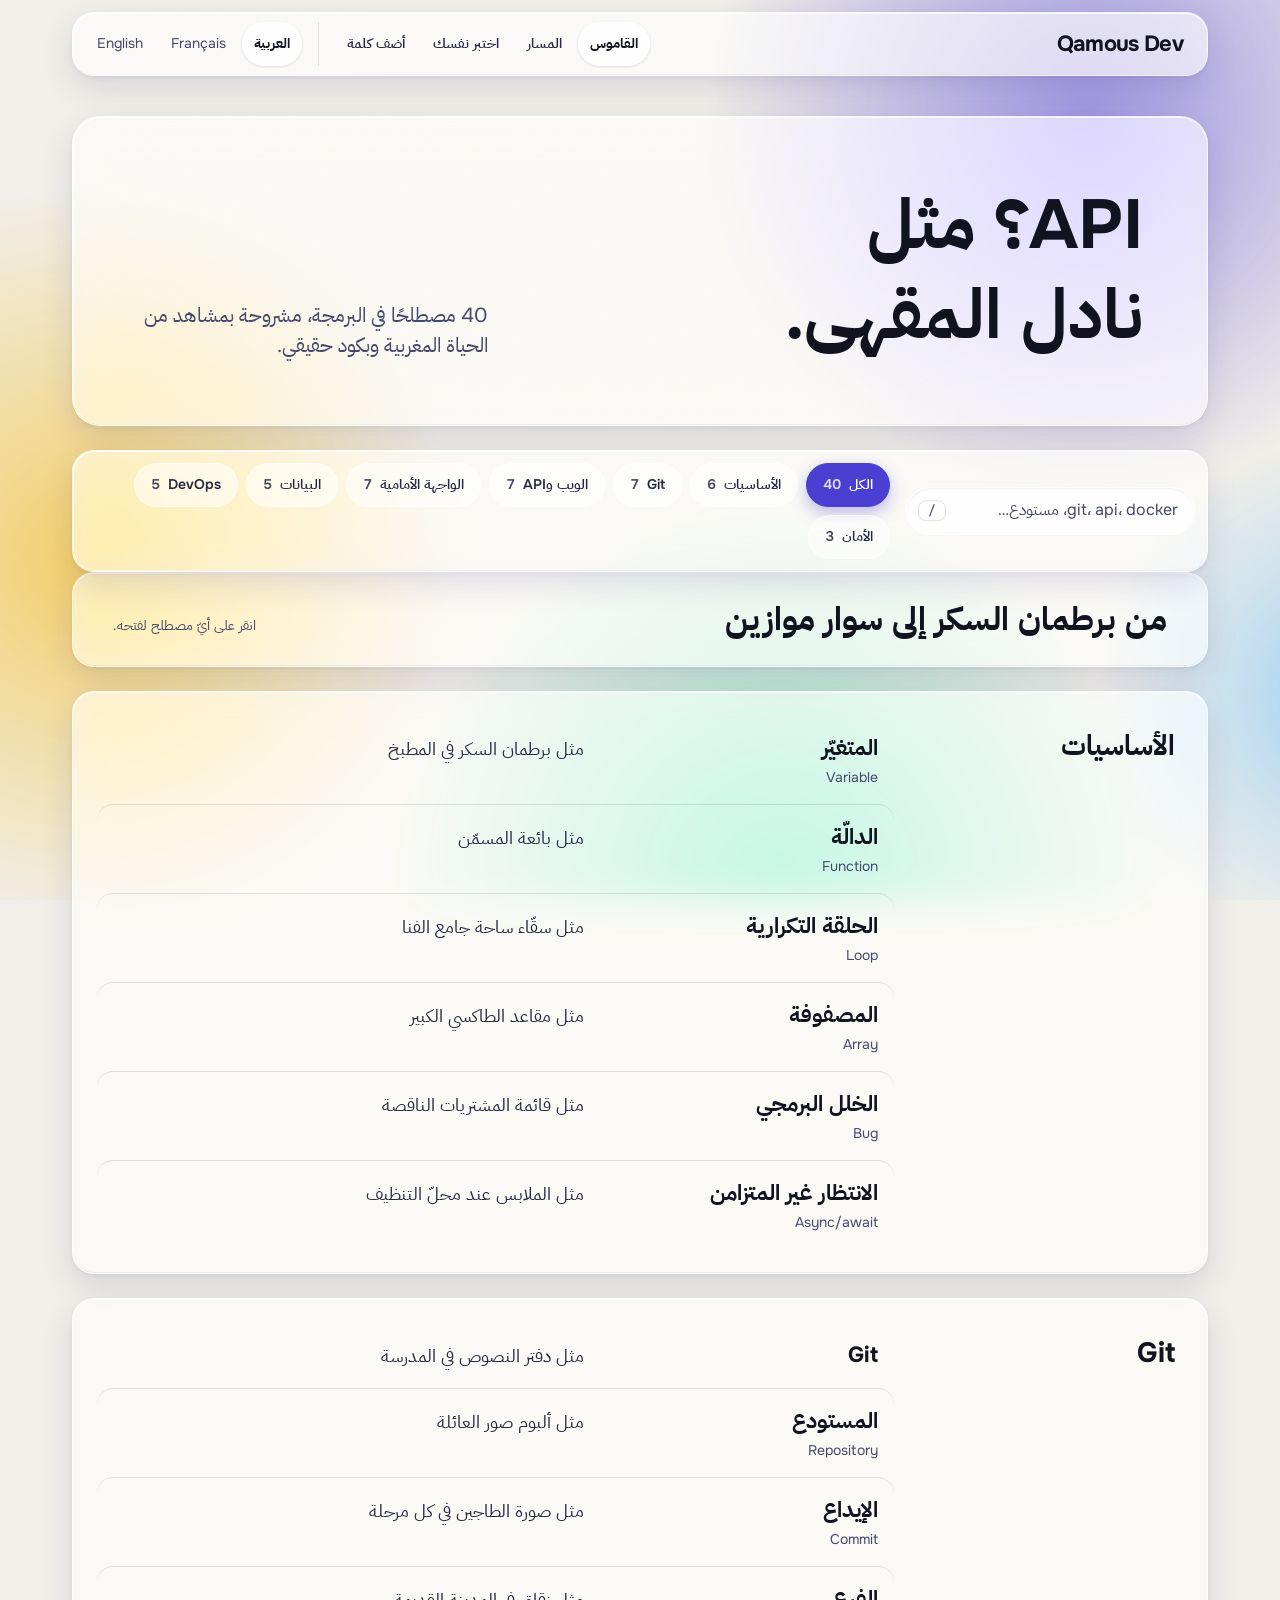
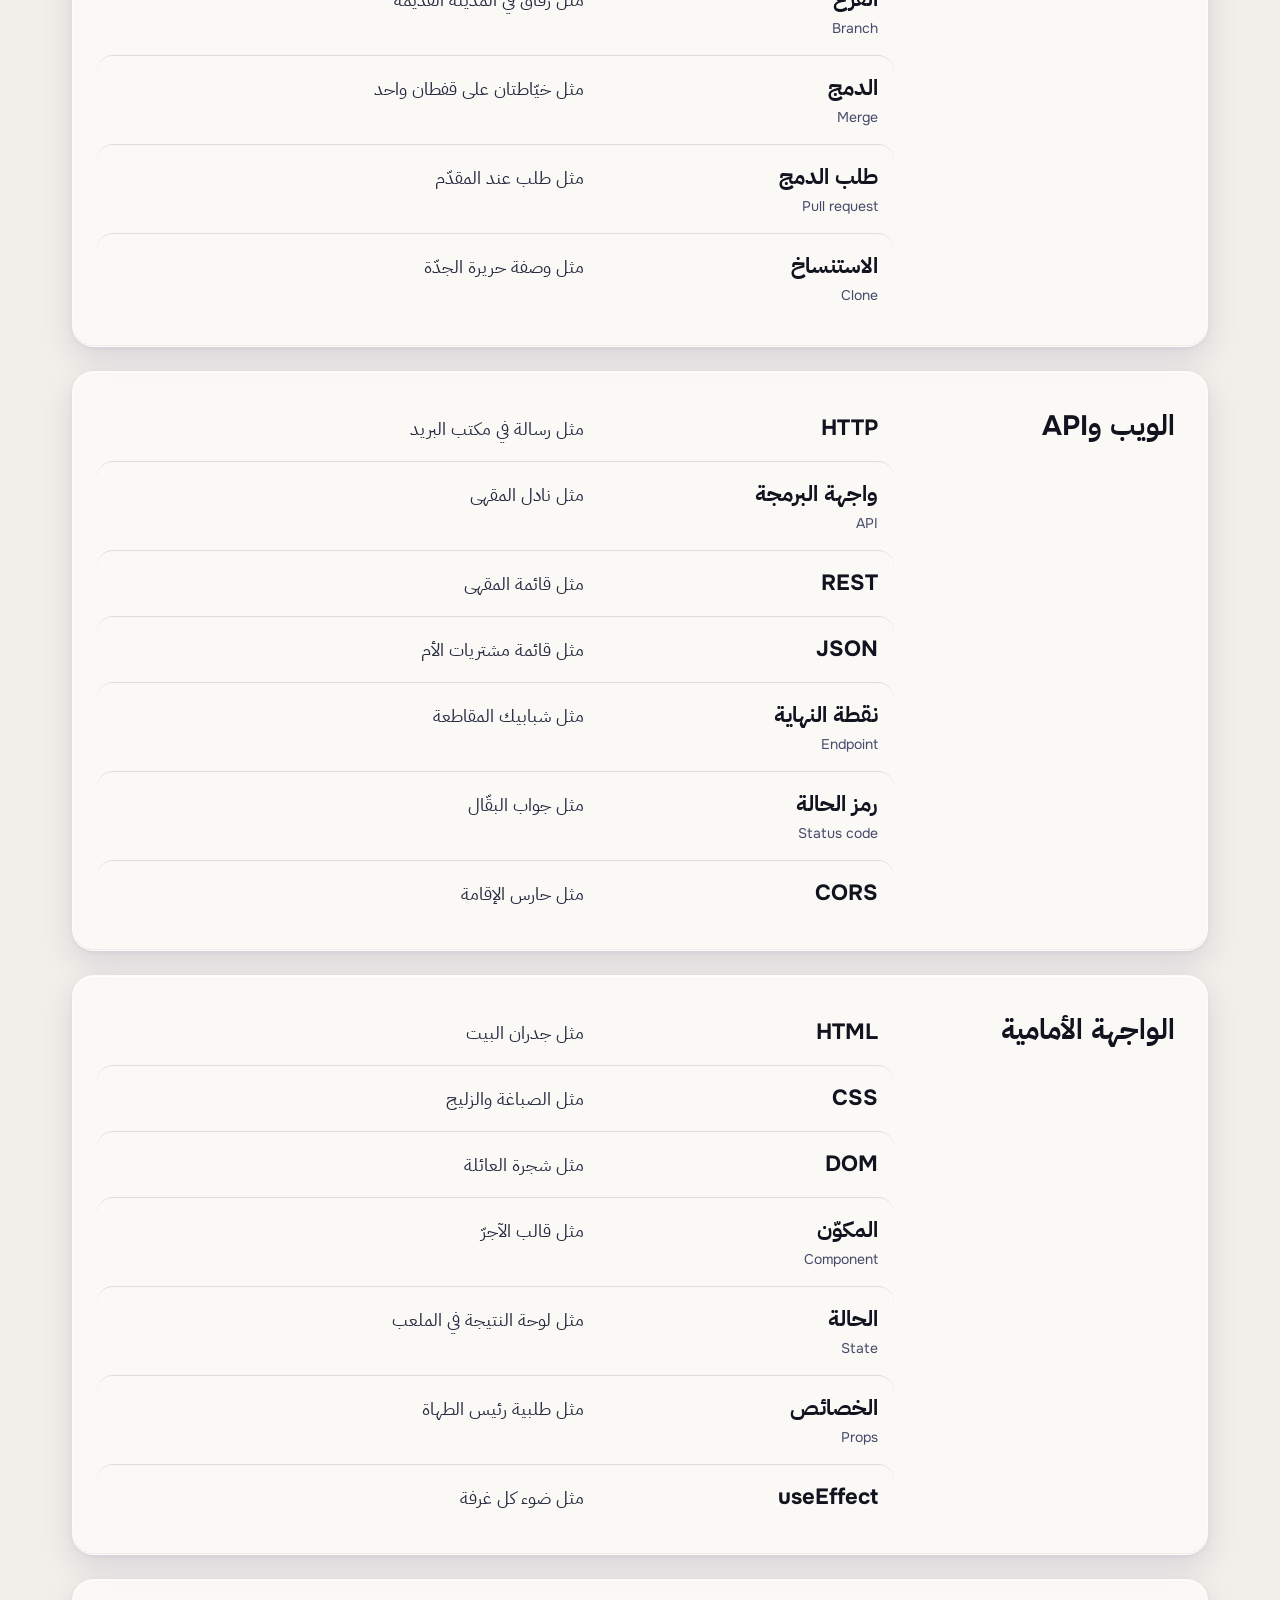
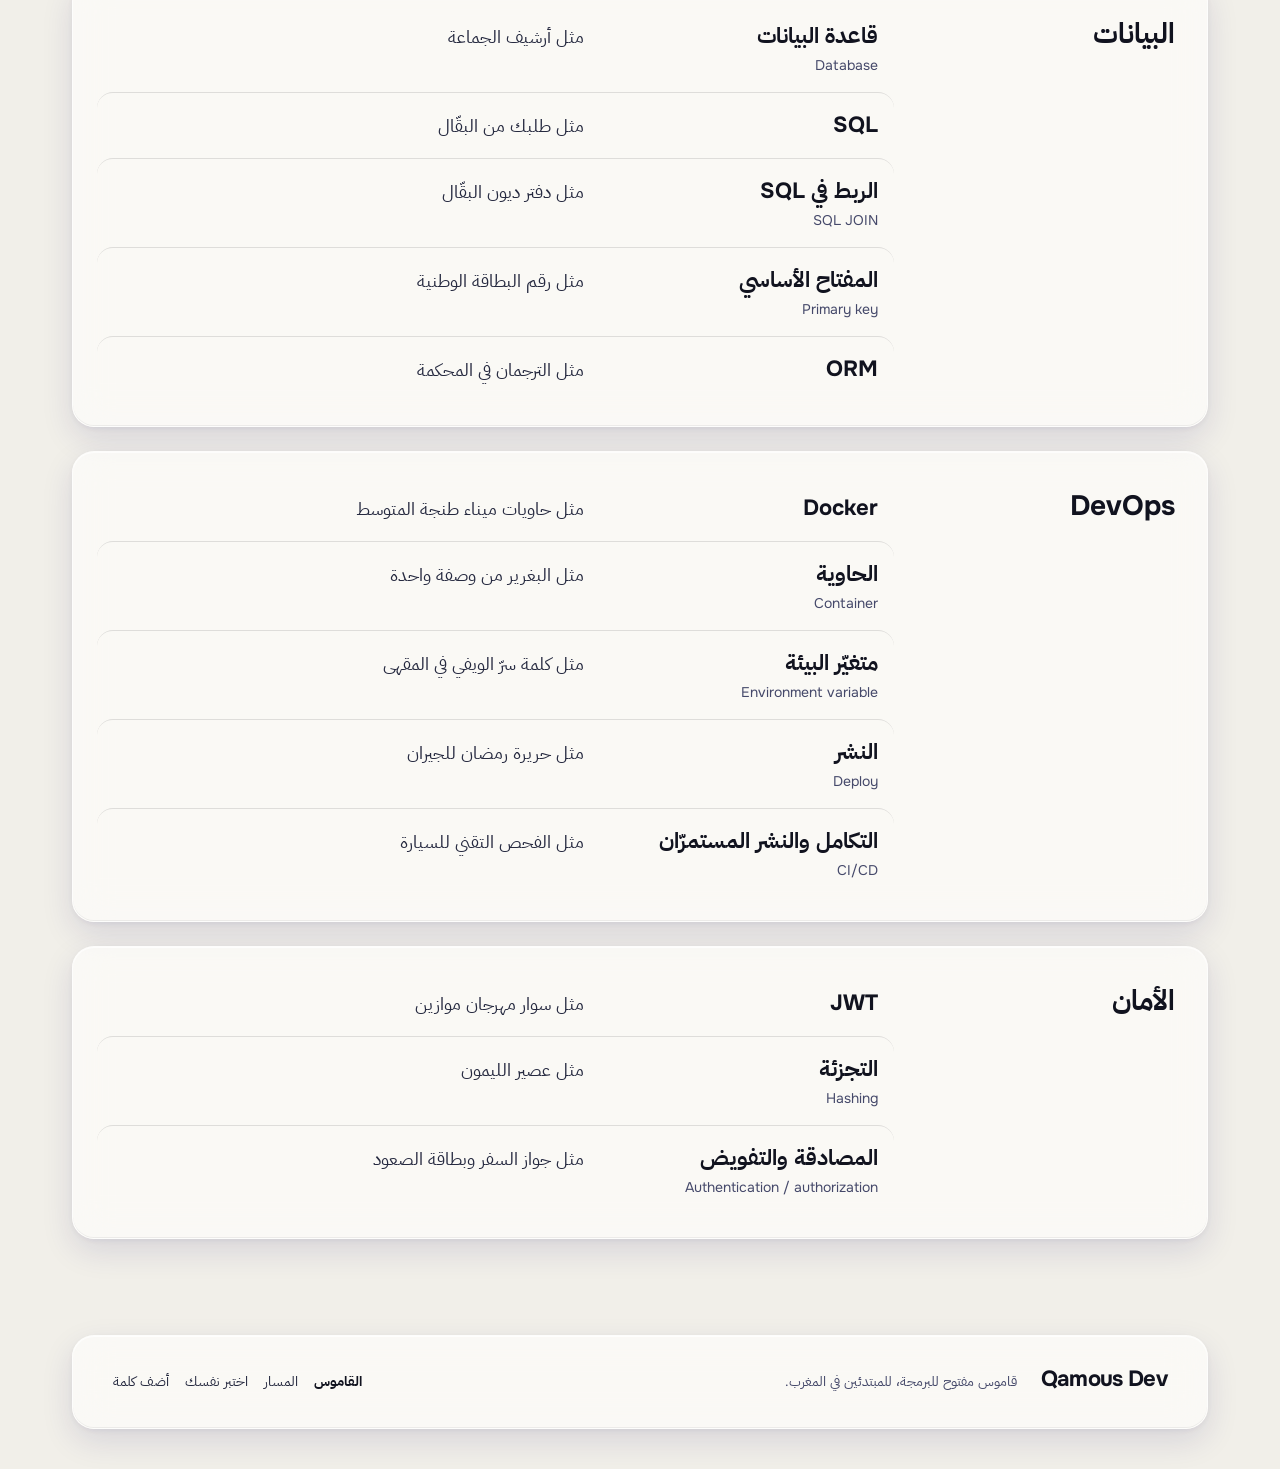
==== ar/index.html @ 5e0e3612 "Glass design + smooth scroll" ====
<!doctype html>
<html lang="ar" dir="rtl">
<head>
  <meta charset="utf-8">
  <meta name="viewport" content="width=device-width, initial-scale=1">
  <title>Qamous Dev، البرمجة بمشاهد من الحياة المغربية</title>
  <meta name="description" content="40 مفهومًا في البرمجة (Git وAPI وDocker وJWT وReact وSQL JOIN)، مشروحة بمشاهد من الحياة المغربية وبأمثلة قصيرة من الكود.">
  <link rel="canonical" href="https://elfarisssaid19.github.io/qamous-dev/ar/">
  <link rel="alternate" hreflang="ar" href="https://elfarisssaid19.github.io/qamous-dev/ar/">
  <link rel="alternate" hreflang="fr" href="https://elfarisssaid19.github.io/qamous-dev/fr/">
  <link rel="alternate" hreflang="en" href="https://elfarisssaid19.github.io/qamous-dev/en/">
  <link rel="alternate" hreflang="x-default" href="https://elfarisssaid19.github.io/qamous-dev/">
  <meta property="og:site_name" content="Qamous Dev">
  <meta property="og:type" content="website">
  <meta property="og:title" content="Qamous Dev، البرمجة بمشاهد من الحياة المغربية">
  <meta property="og:description" content="40 مفهومًا في البرمجة (Git وAPI وDocker وJWT وReact وSQL JOIN)، مشروحة بمشاهد من الحياة المغربية وبأمثلة قصيرة من الكود.">
  <meta property="og:url" content="https://elfarisssaid19.github.io/qamous-dev/ar/">
  <meta property="og:locale" content="ar_MA">
  <meta property="og:locale:alternate" content="fr_MA">
  <meta property="og:locale:alternate" content="en_US">
  <meta name="twitter:card" content="summary">
  <meta name="color-scheme" content="light dark">
  <meta name="theme-color" content="#f1efe9" media="(prefers-color-scheme: light)">
  <meta name="theme-color" content="#0a0c18" media="(prefers-color-scheme: dark)">
  <link rel="preconnect" href="https://fonts.googleapis.com">
  <link rel="preconnect" href="https://fonts.gstatic.com" crossorigin>
  <link href="https://fonts.googleapis.com/css2?family=IBM+Plex+Sans+Arabic:wght@400;600;700&family=JetBrains+Mono:wght@400&family=Onest:wght@400;600;700&display=swap" rel="stylesheet">
  <link rel="stylesheet" href="../css/style.css">
  <script>document.documentElement.classList.add('js');</script>
</head>
<body class="page-dict">
  <a class="skip" href="#main">انتقل إلى المحتوى</a>
  <div class="backdrop" aria-hidden="true">
    <span class="blob blob--majorelle"></span>
    <span class="blob blob--saffron"></span>
    <span class="blob blob--mint"></span>
    <span class="blob blob--sky"></span>
  </div>

  <header class="site-header">
    <nav class="nav container" aria-label="القائمة الرئيسية">
      <a class="wordmark" href="./" aria-label="Qamous Dev، القاموس" dir="ltr">Qamous Dev</a>
      <div class="nav__rows">
        <ul class="nav__links">
          <li><a href="./" aria-current="page"><span>القاموس</span></a></li>
          <li><a href="path.html"><span>المسار</span></a></li>
          <li><a href="quiz.html"><span>اختبر نفسك</span></a></li>
          <li><a href="contribute.html"><span>أضف كلمة</span></a></li>
        </ul>
        <ul class="langs" aria-label="اللغة">
          <li><a href="../ar/" hreflang="ar" lang="ar" dir="rtl" aria-current="page">العربية</a></li>
          <li><a href="../fr/" hreflang="fr" lang="fr" dir="ltr">Français</a></li>
          <li><a href="../en/" hreflang="en" lang="en" dir="ltr">English</a></li>
        </ul>
      </div>
    </nav>
  </header>

  <main id="main">
    <div class="container">
      <div class="hero" data-reveal>
        <h1 class="hero__head">API؟ مثل نادل المقهى.</h1>
        <p class="hero__lede">40 مصطلحًا في البرمجة، مشروحة بمشاهد من الحياة المغربية وبكود حقيقي.</p>
      </div>
    </div>
    <div class="lookup">
      <div class="toolbar">
        <div class="toolbar__inner container">
          <form class="search" role="search" action="./">
            <label class="search__label" for="q">ابحث عن مصطلح</label>
            <div class="search__field">
              <input id="q" name="q" type="search" autocomplete="off" spellcheck="false" placeholder="git، api، docker، مستودع…" aria-keyshortcuts="/" aria-describedby="status">
              <kbd class="search__key" aria-hidden="true">/</kbd>
            </div>
          </form>
          <fieldset class="chips" data-lenis-prevent>
            <legend class="visually-hidden">الموضوع</legend>
            <input type="radio" name="cat" id="cat-all" value="" checked><label for="cat-all">الكل <span class="chip__n">40</span></label>
            <input type="radio" name="cat" id="cat-basics" value="basics"><label for="cat-basics">الأساسيات <span class="chip__n">6</span></label>
            <input type="radio" name="cat" id="cat-git" value="git"><label for="cat-git">Git <span class="chip__n">7</span></label>
            <input type="radio" name="cat" id="cat-web" value="web"><label for="cat-web">الويب وAPI <span class="chip__n">7</span></label>
            <input type="radio" name="cat" id="cat-front" value="front"><label for="cat-front">الواجهة الأمامية <span class="chip__n">7</span></label>
            <input type="radio" name="cat" id="cat-data" value="data"><label for="cat-data">البيانات <span class="chip__n">5</span></label>
            <input type="radio" name="cat" id="cat-devops" value="devops"><label for="cat-devops">DevOps <span class="chip__n">5</span></label>
            <input type="radio" name="cat" id="cat-security" value="security"><label for="cat-security">الأمان <span class="chip__n">3</span></label>
          </fieldset>
        </div>
      </div>

      <section class="qamous container" id="dictionary" aria-labelledby="dictionary-head">
        <div class="qamous__top" data-reveal>
          <h2 class="qamous__head" id="dictionary-head">من برطمان السكر إلى سوار موازين</h2>
          <p class="qamous__status" id="status" role="status">انقر على أيّ مصطلح لفتحه.</p>
        </div>

        <div class="empty" id="empty" hidden>
          <p class="empty__head" id="empty-head"></p>
          <p>جرّب الاسم بالإنجليزية أو بالفرنسية، مثل merge أو fusion.</p>
          <button class="btn btn--quiet" type="button" id="clear">امسح البحث</button>
        </div>

      <section class="group" data-group="basics" aria-labelledby="g-basics">
        <h3 class="group__head" id="g-basics">الأساسيات</h3>
        <details class="entry" id="variable" data-cat="basics" data-terms="Variable var let const المتغيّر برطمان السكر في المطبخ" data-reveal>
          <summary>
            <span class="entry__term">المتغيّر<span class="check" hidden><svg width="18" height="18" viewBox="0 0 24 24" fill="none" stroke="currentColor" stroke-width="2" stroke-linecap="round" stroke-linejoin="round" aria-hidden="true"><path d="M20 6 9 17l-5-5"/></svg><span class="visually-hidden">فهمته</span></span><span class="entry__en" lang="en" dir="ltr">Variable</span></span>
            <span class="entry__scene">مثل برطمان السكر في المطبخ</span>
          </summary>
          <div class="entry__body">
            <div class="entry__words">
              <p class="entry__like">مثل برطمان السكر في المطبخ: مكتوب عليه «سكر»، وحين يفرغ تملؤه من جديد. الاسم ثابت والمحتوى يتغيّر.</p>
              <p class="entry__text">المتغيّر مكان في الذاكرة له اسم، يحفظ قيمة لتعود إليها لاحقًا. ويمكنك تغيير قيمته متى شئت.</p>
              <label class="got"><input type="checkbox" data-got="variable"> فهمت</label>
            </div>
            <figure class="code" dir="ltr">
              <figcaption>JavaScript</figcaption>
              <button class="code__copy" type="button">نسخ</button>
              <pre tabindex="0" data-lenis-prevent><code>let price = 5;       <span class="c">// شاي بالنعناع: 5 دراهم</span>
price = 6;           <span class="c">// ارتفع الثمن</span>
console.log(price);  <span class="c">// 6</span></code></pre>
            </figure>
          </div>
        </details>
        <details class="entry" id="function" data-cat="basics" data-terms="Function fonction method methode الدالّة بائعة المسمّن" data-reveal>
          <summary>
            <span class="entry__term">الدالّة<span class="check" hidden><svg width="18" height="18" viewBox="0 0 24 24" fill="none" stroke="currentColor" stroke-width="2" stroke-linecap="round" stroke-linejoin="round" aria-hidden="true"><path d="M20 6 9 17l-5-5"/></svg><span class="visually-hidden">فهمته</span></span><span class="entry__en" lang="en" dir="ltr">Function</span></span>
            <span class="entry__scene">مثل بائعة المسمّن</span>
          </summary>
          <div class="entry__body">
            <div class="entry__words">
              <p class="entry__like">مثل بائعة المسمّن في السوق: تعطيها العجين (المُدخل) فتعيد إليك مسمّنًا (المُخرج)، ولا يلزمك أن تعرف كيف تصنعه في كل مرة.</p>
              <p class="entry__text">الدالّة مجموعة تعليمات لها اسم. تكتبها مرة واحدة، ثم تستدعيها كلما احتجت إليها بقيم مختلفة.</p>
              <label class="got"><input type="checkbox" data-got="function"> فهمت</label>
            </div>
            <figure class="code" dir="ltr">
              <figcaption>JavaScript</figcaption>
              <button class="code__copy" type="button">نسخ</button>
              <pre tabindex="0" data-lenis-prevent><code>function add(a, b) {
  return a + b;
}

add(2, 3);  <span class="c">// 5</span></code></pre>
            </figure>
          </div>
        </details>
        <details class="entry" id="loop" data-cat="basics" data-terms="Loop boucle for while الحلقة التكرارية سقّاء ساحة جامع الفنا" data-reveal>
          <summary>
            <span class="entry__term">الحلقة التكرارية<span class="check" hidden><svg width="18" height="18" viewBox="0 0 24 24" fill="none" stroke="currentColor" stroke-width="2" stroke-linecap="round" stroke-linejoin="round" aria-hidden="true"><path d="M20 6 9 17l-5-5"/></svg><span class="visually-hidden">فهمته</span></span><span class="entry__en" lang="en" dir="ltr">Loop</span></span>
            <span class="entry__scene">مثل سقّاء ساحة جامع الفنا</span>
          </summary>
          <div class="entry__body">
            <div class="entry__words">
              <p class="entry__like">مثل السقّاء في ساحة جامع الفنا: يمرّ على الناس واحدًا تلو الآخر، يسقي كلًّا منهم كأسًا، ويتوقف حين تفرغ القِربة.</p>
              <p class="entry__text">الحلقة تكرّر العمل نفسه مرات عديدة دون إعادة كتابة الكود. وتتوقف حين تنتهي العناصر أو حين يصبح الشرط خاطئًا.</p>
              <label class="got"><input type="checkbox" data-got="loop"> فهمت</label>
            </div>
            <figure class="code" dir="ltr">
              <figcaption>JavaScript</figcaption>
              <button class="code__copy" type="button">نسخ</button>
              <pre tabindex="0" data-lenis-prevent><code>const notes = [10, 20, 50];

for (const note of notes) {
  console.log(note + " dh");
}</code></pre>
            </figure>
          </div>
        </details>
        <details class="entry" id="array" data-cat="basics" data-terms="Array tableau liste list index المصفوفة مقاعد الطاكسي الكبير" data-reveal>
          <summary>
            <span class="entry__term">المصفوفة<span class="check" hidden><svg width="18" height="18" viewBox="0 0 24 24" fill="none" stroke="currentColor" stroke-width="2" stroke-linecap="round" stroke-linejoin="round" aria-hidden="true"><path d="M20 6 9 17l-5-5"/></svg><span class="visually-hidden">فهمته</span></span><span class="entry__en" lang="en" dir="ltr">Array</span></span>
            <span class="entry__scene">مثل مقاعد الطاكسي الكبير</span>
          </summary>
          <div class="entry__body">
            <div class="entry__words">
              <p class="entry__like">مثل مقاعد الطاكسي الكبير: لكل مقعد رقم، والمقعد الأول بجانب السائق رقمه 0.</p>
              <p class="entry__text">المصفوفة قائمة مرتّبة من القيم داخل متغيّر واحد، لكل قيمة رقم يُسمّى الفهرس. ويبدأ الفهرس من 0 لا من 1.</p>
              <label class="got"><input type="checkbox" data-got="array"> فهمت</label>
            </div>
            <figure class="code" dir="ltr">
              <figcaption>JavaScript</figcaption>
              <button class="code__copy" type="button">نسخ</button>
              <pre tabindex="0" data-lenis-prevent><code>const veggies = ["tomato", "potato", "carrot"];

veggies[0];       <span class="c">// "tomato"</span>
veggies.length;   <span class="c">// 3</span></code></pre>
            </figure>
          </div>
        </details>
        <details class="entry" id="bug" data-cat="basics" data-terms="Bug debug debugging erreur error الخلل البرمجي قائمة المشتريات الناقصة" data-reveal>
          <summary>
            <span class="entry__term">الخلل البرمجي<span class="check" hidden><svg width="18" height="18" viewBox="0 0 24 24" fill="none" stroke="currentColor" stroke-width="2" stroke-linecap="round" stroke-linejoin="round" aria-hidden="true"><path d="M20 6 9 17l-5-5"/></svg><span class="visually-hidden">فهمته</span></span><span class="entry__en" lang="en" dir="ltr">Bug</span></span>
            <span class="entry__scene">مثل قائمة المشتريات الناقصة</span>
          </summary>
          <div class="entry__body">
            <div class="entry__words">
              <p class="entry__like">مثل أن ترسل أحدًا إلى البقّال بقائمة مكتوب فيها «2 بطاطس» وأنت تقصد كيلوغرامين، فيعود بحبّتين فقط. نفّذ ما كتبتَ لا ما قصدتَ.</p>
              <p class="entry__text">الخلل خطأ في الكود يجعل البرنامج يتصرّف على غير ما توقّعت. والتصحيح (Debugging) هو البحث عن سببه وإصلاحه.</p>
              <label class="got"><input type="checkbox" data-got="bug"> فهمت</label>
            </div>
            <figure class="code" dir="ltr">
              <figcaption>JavaScript</figcaption>
              <button class="code__copy" type="button">نسخ</button>
              <pre tabindex="0" data-lenis-prevent><code>const total = "10" + 5;
console.log(total);  <span class="c">// "105" وليس 15</span>

<span class="c">// الإصلاح: Number("10") + 5</span></code></pre>
            </figure>
          </div>
        </details>
        <details class="entry" id="async-await" data-cat="basics" data-terms="Async/await async await promise asynchrone الانتظار غير المتزامن الملابس عند محلّ التنظيف" data-reveal>
          <summary>
            <span class="entry__term">الانتظار غير المتزامن<span class="check" hidden><svg width="18" height="18" viewBox="0 0 24 24" fill="none" stroke="currentColor" stroke-width="2" stroke-linecap="round" stroke-linejoin="round" aria-hidden="true"><path d="M20 6 9 17l-5-5"/></svg><span class="visually-hidden">فهمته</span></span><span class="entry__en" lang="en" dir="ltr">Async/await</span></span>
            <span class="entry__scene">مثل الملابس عند محلّ التنظيف</span>
          </summary>
          <div class="entry__body">
            <div class="entry__words">
              <p class="entry__like">مثل ترك ملابسك عند محلّ التنظيف: لا تجلس هناك منتظرًا، بل تقضي شأنًا آخر، ويتصلون بك حين تجهز.</p>
              <p class="entry__text">تتيح لك async/await انتظار عملية بطيئة (كاستجابة الخادم) دون أن يتوقف البرنامج كله. وتعني «await»: انتظر هنا حتى تصل النتيجة.</p>
              <label class="got"><input type="checkbox" data-got="async-await"> فهمت</label>
            </div>
            <figure class="code" dir="ltr">
              <figcaption>JavaScript</figcaption>
              <button class="code__copy" type="button">نسخ</button>
              <pre tabindex="0" data-lenis-prevent><code>async function getMenu() {
  const res = await fetch("/api/menu");
  const data = await res.json();
  return data;
}</code></pre>
            </figure>
          </div>
        </details>
      </section>
      <section class="group" data-group="git" aria-labelledby="g-git">
        <h3 class="group__head" id="g-git">Git</h3>
        <details class="entry" id="git" data-cat="git" data-terms="Git version control versioning Git دفتر النصوص في المدرسة" data-reveal>
          <summary>
            <span class="entry__term">Git<span class="check" hidden><svg width="18" height="18" viewBox="0 0 24 24" fill="none" stroke="currentColor" stroke-width="2" stroke-linecap="round" stroke-linejoin="round" aria-hidden="true"><path d="M20 6 9 17l-5-5"/></svg><span class="visually-hidden">فهمته</span></span></span>
            <span class="entry__scene">مثل دفتر النصوص في المدرسة</span>
          </summary>
          <div class="entry__body">
            <div class="entry__words">
              <p class="entry__like">مثل دفتر النصوص في المدرسة: يُدوَّن فيه كل درس بتاريخه، فإن غبت أسبوعًا فتحته وعرفت أين توقّف القسم بالضبط.</p>
              <p class="entry__text">Git أداة تسجّل كل تغيير تُجريه على الكود. يمكنك الرجوع إلى أي نسخة سابقة، والعمل مع زملائك على المشروع نفسه دون أن يمحو أحدكم عمل الآخر.</p>
              <label class="got"><input type="checkbox" data-got="git"> فهمت</label>
            </div>
            <figure class="code" dir="ltr">
              <figcaption>الطرفية</figcaption>
              <button class="code__copy" type="button">نسخ</button>
              <pre tabindex="0" data-lenis-prevent><code>git init
git status
git log --oneline</code></pre>
            </figure>
          </div>
        </details>
        <details class="entry" id="repository" data-cat="git" data-terms="Repository repo depot github gitlab المستودع ألبوم صور العائلة" data-reveal>
          <summary>
            <span class="entry__term">المستودع<span class="check" hidden><svg width="18" height="18" viewBox="0 0 24 24" fill="none" stroke="currentColor" stroke-width="2" stroke-linecap="round" stroke-linejoin="round" aria-hidden="true"><path d="M20 6 9 17l-5-5"/></svg><span class="visually-hidden">فهمته</span></span><span class="entry__en" lang="en" dir="ltr">Repository</span></span>
            <span class="entry__scene">مثل ألبوم صور العائلة</span>
          </summary>
          <div class="entry__body">
            <div class="entry__words">
              <p class="entry__like">مثل ألبوم صور العائلة: فيه صور اليوم وصور الماضي مرتّبةً، ويمكن لكل فرد من العائلة أن يحتفظ بنسخته.</p>
              <p class="entry__text">المستودع (repo) هو مجلّد المشروع مع سجلّه الكامل الذي يحفظه Git. هناك مستودع محلّي على حاسوبك، ومستودع بعيد على GitHub أو GitLab.</p>
              <label class="got"><input type="checkbox" data-got="repository"> فهمت</label>
            </div>
            <figure class="code" dir="ltr">
              <figcaption>الطرفية</figcaption>
              <button class="code__copy" type="button">نسخ</button>
              <pre tabindex="0" data-lenis-prevent><code>mkdir my-project &amp;&amp; cd my-project
git init
git remote add origin https://github.com/user/my-project.git</code></pre>
            </figure>
          </div>
        </details>
        <details class="entry" id="commit" data-cat="git" data-terms="Commit git commit snapshot الإيداع صورة الطاجين في كل مرحلة" data-reveal>
          <summary>
            <span class="entry__term">الإيداع<span class="check" hidden><svg width="18" height="18" viewBox="0 0 24 24" fill="none" stroke="currentColor" stroke-width="2" stroke-linecap="round" stroke-linejoin="round" aria-hidden="true"><path d="M20 6 9 17l-5-5"/></svg><span class="visually-hidden">فهمته</span></span><span class="entry__en" lang="en" dir="ltr">Commit</span></span>
            <span class="entry__scene">مثل صورة الطاجين في كل مرحلة</span>
          </summary>
          <div class="entry__body">
            <div class="entry__words">
              <p class="entry__like">مثل أن تلتقط صورة لطاجين أمّك في كل مرحلة: الخضر، ثم اللحم، ثم الطبق جاهزًا. فإن احترق بعد ذلك عرفت إلى أين ترجع.</p>
              <p class="entry__text">الإيداع (Commit) لقطة للكود في لحظة معيّنة، مع رسالة تشرح ما الذي تغيّر. لكل إيداع معرّف خاص، ويمكنك العودة إليه متى شئت.</p>
              <label class="got"><input type="checkbox" data-got="commit"> فهمت</label>
            </div>
            <figure class="code" dir="ltr">
              <figcaption>الطرفية</figcaption>
              <button class="code__copy" type="button">نسخ</button>
              <pre tabindex="0" data-lenis-prevent><code>git add index.html
git commit -m "Add contact page"</code></pre>
            </figure>
          </div>
        </details>
        <details class="entry" id="branch" data-cat="git" data-terms="Branch branche git switch checkout الفرع زقاق في المدينة القديمة" data-reveal>
          <summary>
            <span class="entry__term">الفرع<span class="check" hidden><svg width="18" height="18" viewBox="0 0 24 24" fill="none" stroke="currentColor" stroke-width="2" stroke-linecap="round" stroke-linejoin="round" aria-hidden="true"><path d="M20 6 9 17l-5-5"/></svg><span class="visually-hidden">فهمته</span></span><span class="entry__en" lang="en" dir="ltr">Branch</span></span>
            <span class="entry__scene">مثل زقاق في المدينة القديمة</span>
          </summary>
          <div class="entry__body">
            <div class="entry__words">
              <p class="entry__like">مثل زقاق في المدينة القديمة: تغادر الشارع الرئيسي وتتجوّل في الزقاق، ثم تعود إلى الشارع نفسه، والشارع الرئيسي لم يتغيّر.</p>
              <p class="entry__text">الفرع خطّ عمل مستقل عن الكود الرئيسي (main). تجرّب فيه ميزة جديدة دون أن تُفسد النسخة التي تعمل.</p>
              <label class="got"><input type="checkbox" data-got="branch"> فهمت</label>
            </div>
            <figure class="code" dir="ltr">
              <figcaption>الطرفية</figcaption>
              <button class="code__copy" type="button">نسخ</button>
              <pre tabindex="0" data-lenis-prevent><code>git switch -c feature/login
<span class="c"># ... اعمل وأنشئ إيداعات ...</span>
git switch main</code></pre>
            </figure>
          </div>
        </details>
        <details class="entry" id="merge" data-cat="git" data-terms="Merge fusion conflict conflit rebase الدمج خيّاطتان على قفطان واحد" data-reveal>
          <summary>
            <span class="entry__term">الدمج<span class="check" hidden><svg width="18" height="18" viewBox="0 0 24 24" fill="none" stroke="currentColor" stroke-width="2" stroke-linecap="round" stroke-linejoin="round" aria-hidden="true"><path d="M20 6 9 17l-5-5"/></svg><span class="visually-hidden">فهمته</span></span><span class="entry__en" lang="en" dir="ltr">Merge</span></span>
            <span class="entry__scene">مثل خيّاطتان على قفطان واحد</span>
          </summary>
          <div class="entry__body">
            <div class="entry__words">
              <p class="entry__like">مثل خيّاطتين تعملان على القفطان نفسه: إحداهما تخيط الأكمام والأخرى الصدر، ثم تُجمع القطع في النهاية. وإن خاطت كلتاهما الموضع نفسه، فلا بدّ أن تحسم إحداهما.</p>
              <p class="entry__text">الدمج يضمّ عمل فرع إلى فرع آخر. وإذا غيّر الطرفان الأسطر نفسها، يتوقف Git ويطلب منك الاختيار (تعارض الدمج).</p>
              <label class="got"><input type="checkbox" data-got="merge"> فهمت</label>
            </div>
            <figure class="code" dir="ltr">
              <figcaption>الطرفية</figcaption>
              <button class="code__copy" type="button">نسخ</button>
              <pre tabindex="0" data-lenis-prevent><code>git switch main
git merge feature/login</code></pre>
            </figure>
          </div>
        </details>
        <details class="entry" id="pull-request" data-cat="git" data-terms="Pull request pr merge request mr code review طلب الدمج طلب عند المقدّم" data-reveal>
          <summary>
            <span class="entry__term">طلب الدمج<span class="check" hidden><svg width="18" height="18" viewBox="0 0 24 24" fill="none" stroke="currentColor" stroke-width="2" stroke-linecap="round" stroke-linejoin="round" aria-hidden="true"><path d="M20 6 9 17l-5-5"/></svg><span class="visually-hidden">فهمته</span></span><span class="entry__en" lang="en" dir="ltr">Pull request</span></span>
            <span class="entry__scene">مثل طلب عند المقدّم</span>
          </summary>
          <div class="entry__body">
            <div class="entry__words">
              <p class="entry__like">مثل طلب تقدّمه إلى المقدّم: يطّلع عليه، وقد يعيده إليك لتصحّح شيئًا، وحين يكتمل كل شيء يوقّعه.</p>
              <p class="entry__text">طلب الدمج (Pull request) طلب على GitHub لإدخال عمل فرعك إلى main. يقرأ زملاؤك الكود ويعلّقون عليه، ثم يوافقون.</p>
              <label class="got"><input type="checkbox" data-got="pull-request"> فهمت</label>
            </div>
            <figure class="code" dir="ltr">
              <figcaption>الطرفية</figcaption>
              <button class="code__copy" type="button">نسخ</button>
              <pre tabindex="0" data-lenis-prevent><code>git push -u origin feature/login
gh pr create --title "Add login"</code></pre>
            </figure>
          </div>
        </details>
        <details class="entry" id="clone" data-cat="git" data-terms="Clone git clone download telecharger fork الاستنساخ وصفة حريرة الجدّة" data-reveal>
          <summary>
            <span class="entry__term">الاستنساخ<span class="check" hidden><svg width="18" height="18" viewBox="0 0 24 24" fill="none" stroke="currentColor" stroke-width="2" stroke-linecap="round" stroke-linejoin="round" aria-hidden="true"><path d="M20 6 9 17l-5-5"/></svg><span class="visually-hidden">فهمته</span></span><span class="entry__en" lang="en" dir="ltr">Clone</span></span>
            <span class="entry__scene">مثل وصفة حريرة الجدّة</span>
          </summary>
          <div class="entry__body">
            <div class="entry__words">
              <p class="entry__like">مثل أن تنقل وصفة حريرة جدّتك بكل تفاصيلها: صارت لديك نسختك تعدّلها كما تشاء، وبقي الأصل عندها.</p>
              <p class="entry__text">الاستنساخ (Clone) ينزّل نسخة كاملة من مستودع على GitHub إلى حاسوبك، بسجلّه كله، لتعمل عليه محليًّا.</p>
              <label class="got"><input type="checkbox" data-got="clone"> فهمت</label>
            </div>
            <figure class="code" dir="ltr">
              <figcaption>الطرفية</figcaption>
              <button class="code__copy" type="button">نسخ</button>
              <pre tabindex="0" data-lenis-prevent><code>git clone https://github.com/user/project.git
cd project</code></pre>
            </figure>
          </div>
        </details>
      </section>
      <section class="group" data-group="web" aria-labelledby="g-web">
        <h3 class="group__head" id="g-web">الويب وAPI</h3>
        <details class="entry" id="http" data-cat="web" data-terms="HTTP https request response get post protocol protocole HTTP رسالة في مكتب البريد" data-reveal>
          <summary>
            <span class="entry__term">HTTP<span class="check" hidden><svg width="18" height="18" viewBox="0 0 24 24" fill="none" stroke="currentColor" stroke-width="2" stroke-linecap="round" stroke-linejoin="round" aria-hidden="true"><path d="M20 6 9 17l-5-5"/></svg><span class="visually-hidden">فهمته</span></span></span>
            <span class="entry__scene">مثل رسالة في مكتب البريد</span>
          </summary>
          <div class="entry__body">
            <div class="entry__words">
              <p class="entry__like">مثل رسالة في مكتب البريد: تحمل عنوانًا (URL) ونوع الطلب (GET أو POST) والمحتوى، ويعود إليك الردّ في رسالة أخرى.</p>
              <p class="entry__text">HTTP هو البروتوكول الذي يتخاطب به المتصفّح مع الخادم. يرسل المتصفّح طلبًا (GET أو POST…)، فيردّ الخادم باستجابة فيها رمز حالة وبيانات.</p>
              <label class="got"><input type="checkbox" data-got="http"> فهمت</label>
            </div>
            <figure class="code" dir="ltr">
              <figcaption>HTTP</figcaption>
              <button class="code__copy" type="button">نسخ</button>
              <pre tabindex="0" data-lenis-prevent><code>GET /api/terms HTTP/1.1
Host: example.com
Accept: application/json</code></pre>
            </figure>
          </div>
        </details>
        <details class="entry" id="api" data-cat="web" data-terms="API application programming interface interface واجهة البرمجة نادل المقهى" data-reveal>
          <summary>
            <span class="entry__term">واجهة البرمجة<span class="check" hidden><svg width="18" height="18" viewBox="0 0 24 24" fill="none" stroke="currentColor" stroke-width="2" stroke-linecap="round" stroke-linejoin="round" aria-hidden="true"><path d="M20 6 9 17l-5-5"/></svg><span class="visually-hidden">فهمته</span></span><span class="entry__en" lang="en" dir="ltr">API</span></span>
            <span class="entry__scene">مثل نادل المقهى</span>
          </summary>
          <div class="entry__body">
            <div class="entry__words">
              <p class="entry__like">مثل النادل في المقهى: لا تدخل المطبخ أبدًا. تقول له «قهوة بالحليب ومسمّن»، فيذهب إلى المطبخ ويعود بطلبك.</p>
              <p class="entry__text">واجهة البرمجة (API) طريقة تتيح لبرنامج أن يتحدّث مع برنامج آخر. تحدّد لك ما يمكنك طلبه، وكيف تطلبه، وما الذي ستتلقّاه، دون أن تعرف ما يجري في الداخل.</p>
              <label class="got"><input type="checkbox" data-got="api"> فهمت</label>
            </div>
            <figure class="code" dir="ltr">
              <figcaption>JavaScript</figcaption>
              <button class="code__copy" type="button">نسخ</button>
              <pre tabindex="0" data-lenis-prevent><code>const res = await fetch("https://api.example.com/weather");
const weather = await res.json();

console.log(weather.temperature);</code></pre>
            </figure>
          </div>
        </details>
        <details class="entry" id="rest" data-cat="web" data-terms="REST restful api crud get post put delete REST قائمة المقهى" data-reveal>
          <summary>
            <span class="entry__term">REST<span class="check" hidden><svg width="18" height="18" viewBox="0 0 24 24" fill="none" stroke="currentColor" stroke-width="2" stroke-linecap="round" stroke-linejoin="round" aria-hidden="true"><path d="M20 6 9 17l-5-5"/></svg><span class="visually-hidden">فهمته</span></span></span>
            <span class="entry__scene">مثل قائمة المقهى</span>
          </summary>
          <div class="entry__body">
            <div class="entry__words">
              <p class="entry__like">مثل قائمة المقهى: لكل صنف اسم (شاي، قهوة، عصير)، وهناك أفعال معدودة معروفة: اطلب، أضف، غيّر، ألغِ.</p>
              <p class="entry__text">REST أسلوب شائع لتصميم واجهات البرمجة: لكل شيء عنوان URL (مورد)، وتستعمل عليه أفعال HTTP: GET للقراءة، وPOST للإضافة، وPUT للتعديل، وDELETE للحذف.</p>
              <label class="got"><input type="checkbox" data-got="rest"> فهمت</label>
            </div>
            <figure class="code" dir="ltr">
              <figcaption>HTTP</figcaption>
              <button class="code__copy" type="button">نسخ</button>
              <pre tabindex="0" data-lenis-prevent><code>GET    /terms       <span class="c"># جلب الكل</span>
GET    /terms/42    <span class="c"># جلب واحد</span>
POST   /terms       <span class="c"># إضافة واحد</span>
DELETE /terms/42    <span class="c"># حذفه</span></code></pre>
            </figure>
          </div>
        </details>
        <details class="entry" id="json" data-cat="web" data-terms="JSON javascript object notation format data objet JSON قائمة مشتريات الأم" data-reveal>
          <summary>
            <span class="entry__term">JSON<span class="check" hidden><svg width="18" height="18" viewBox="0 0 24 24" fill="none" stroke="currentColor" stroke-width="2" stroke-linecap="round" stroke-linejoin="round" aria-hidden="true"><path d="M20 6 9 17l-5-5"/></svg><span class="visually-hidden">فهمته</span></span></span>
            <span class="entry__scene">مثل قائمة مشتريات الأم</span>
          </summary>
          <div class="entry__body">
            <div class="entry__words">
              <p class="entry__like">مثل قائمة المشتريات التي تكتبها لك أمّك: خبز 4، شاي 1، سكر 2 كيلو. كل صنف باسمه وكميته.</p>
              <p class="entry__text">JSON صيغة نصية تنظّم البيانات في مفاتيح وقيم (key: value). يسهل على الإنسان قراءتها وعلى الآلة تحليلها، ولهذا تعتمدها أغلب واجهات البرمجة.</p>
              <label class="got"><input type="checkbox" data-got="json"> فهمت</label>
            </div>
            <figure class="code" dir="ltr">
              <figcaption>JSON</figcaption>
              <button class="code__copy" type="button">نسخ</button>
              <pre tabindex="0" data-lenis-prevent><code>{
  "bread": 4,
  "tea": 1,
  "sugar_kg": 2,
  "paid": false
}</code></pre>
            </figure>
          </div>
        </details>
        <details class="entry" id="endpoint" data-cat="web" data-terms="Endpoint route url api نقطة النهاية شبابيك المقاطعة" data-reveal>
          <summary>
            <span class="entry__term">نقطة النهاية<span class="check" hidden><svg width="18" height="18" viewBox="0 0 24 24" fill="none" stroke="currentColor" stroke-width="2" stroke-linecap="round" stroke-linejoin="round" aria-hidden="true"><path d="M20 6 9 17l-5-5"/></svg><span class="visually-hidden">فهمته</span></span><span class="entry__en" lang="en" dir="ltr">Endpoint</span></span>
            <span class="entry__scene">مثل شبابيك المقاطعة</span>
          </summary>
          <div class="entry__body">
            <div class="entry__words">
              <p class="entry__like">مثل الشبابيك في مكتب المقاطعة: شبّاك للبطاقة الوطنية وآخر للحالة المدنية. كلٌّ يؤدّي مهمة واحدة، وعليك أن تقصد الشبّاك الصحيح.</p>
              <p class="entry__text">نقطة النهاية (Endpoint) عنوان URL محدّد في واجهة البرمجة يؤدّي مهمة واحدة. لكل نقطة طريقة (GET أو POST…) وتعيد بيانات محدّدة.</p>
              <label class="got"><input type="checkbox" data-got="endpoint"> فهمت</label>
            </div>
            <figure class="code" dir="ltr">
              <figcaption>JavaScript</figcaption>
              <button class="code__copy" type="button">نسخ</button>
              <pre tabindex="0" data-lenis-prevent><code>app.get("/api/terms/:id", (req, res) =&gt; {
  res.json(terms[req.params.id]);
});</code></pre>
            </figure>
          </div>
        </details>
        <details class="entry" id="status-code" data-cat="web" data-terms="Status code 200 404 500 401 403 http error erreur رمز الحالة جواب البقّال" data-reveal>
          <summary>
            <span class="entry__term">رمز الحالة<span class="check" hidden><svg width="18" height="18" viewBox="0 0 24 24" fill="none" stroke="currentColor" stroke-width="2" stroke-linecap="round" stroke-linejoin="round" aria-hidden="true"><path d="M20 6 9 17l-5-5"/></svg><span class="visually-hidden">فهمته</span></span><span class="entry__en" lang="en" dir="ltr">Status code</span></span>
            <span class="entry__scene">مثل جواب البقّال</span>
          </summary>
          <div class="entry__body">
            <div class="entry__words">
              <p class="entry__like">مثل أجوبة بقّال الحيّ: 200 «تفضّل»، 404 «غير متوفّر»، 401 «ادفع أولًا»، 500 «الثلاجة معطّلة»، والمشكلة عنده لا عندك.</p>
              <p class="entry__text">رمز الحالة رقم يعيده الخادم مع كل استجابة ليخبرك بما حدث: 200 كل شيء على ما يرام، 404 غير موجود، 500 خطأ في الخادم.</p>
              <label class="got"><input type="checkbox" data-got="status-code"> فهمت</label>
            </div>
            <figure class="code" dir="ltr">
              <figcaption>JavaScript</figcaption>
              <button class="code__copy" type="button">نسخ</button>
              <pre tabindex="0" data-lenis-prevent><code>const res = await fetch("/api/terms/999");

if (res.status === 404) {
  console.log("هذا المصطلح غير موجود");
}</code></pre>
            </figure>
          </div>
        </details>
        <details class="entry" id="cors" data-cat="web" data-terms="CORS cross origin access-control-allow-origin CORS حارس الإقامة" data-reveal>
          <summary>
            <span class="entry__term">CORS<span class="check" hidden><svg width="18" height="18" viewBox="0 0 24 24" fill="none" stroke="currentColor" stroke-width="2" stroke-linecap="round" stroke-linejoin="round" aria-hidden="true"><path d="M20 6 9 17l-5-5"/></svg><span class="visually-hidden">فهمته</span></span></span>
            <span class="entry__scene">مثل حارس الإقامة</span>
          </summary>
          <div class="entry__body">
            <div class="entry__words">
              <p class="entry__like">مثل حارس باب الإقامة السكنية: لا يسمح لأيّ كان بالدخول، ولا بدّ أن يقول له أحد السكان «هذا الشخص معي».</p>
              <p class="entry__text">CORS قاعدة في المتصفّح تمنع موقعًا من جلب بيانات من نطاق آخر، ما لم يسمح خادم ذلك النطاق بذلك عبر الترويسة Access-Control-Allow-Origin.</p>
              <label class="got"><input type="checkbox" data-got="cors"> فهمت</label>
            </div>
            <figure class="code" dir="ltr">
              <figcaption>JavaScript</figcaption>
              <button class="code__copy" type="button">نسخ</button>
              <pre tabindex="0" data-lenis-prevent><code><span class="c">// على الخادم (Express)</span>
res.set("Access-Control-Allow-Origin", "https://example.com");</code></pre>
            </figure>
          </div>
        </details>
      </section>
      <section class="group" data-group="front" aria-labelledby="g-front">
        <h3 class="group__head" id="g-front">الواجهة الأمامية</h3>
        <details class="entry" id="html" data-cat="front" data-terms="HTML balise tag page web markup HTML جدران البيت" data-reveal>
          <summary>
            <span class="entry__term">HTML<span class="check" hidden><svg width="18" height="18" viewBox="0 0 24 24" fill="none" stroke="currentColor" stroke-width="2" stroke-linecap="round" stroke-linejoin="round" aria-hidden="true"><path d="M20 6 9 17l-5-5"/></svg><span class="visually-hidden">فهمته</span></span></span>
            <span class="entry__scene">مثل جدران البيت</span>
          </summary>
          <div class="entry__body">
            <div class="entry__words">
              <p class="entry__like">مثل بناء البيت: الجدران والأبواب والسقف. لم يُطلَ بعد ولم يُفرش، لكنه قائم.</p>
              <p class="entry__text">HTML هي اللغة التي تبني هيكل صفحة الويب: العناوين والفقرات والصور والأزرار. وكل عنصر يوضع داخل وسم.</p>
              <label class="got"><input type="checkbox" data-got="html"> فهمت</label>
            </div>
            <figure class="code" dir="ltr">
              <figcaption>HTML</figcaption>
              <button class="code__copy" type="button">نسخ</button>
              <pre tabindex="0" data-lenis-prevent><code>&lt;h1&gt;مرحبًا&lt;/h1&gt;
&lt;p&gt;موقعي الأول.&lt;/p&gt;
&lt;button&gt;انقر هنا&lt;/button&gt;</code></pre>
            </figure>
          </div>
        </details>
        <details class="entry" id="css" data-cat="front" data-terms="CSS style design flexbox grid CSS الصباغة والزليج" data-reveal>
          <summary>
            <span class="entry__term">CSS<span class="check" hidden><svg width="18" height="18" viewBox="0 0 24 24" fill="none" stroke="currentColor" stroke-width="2" stroke-linecap="round" stroke-linejoin="round" aria-hidden="true"><path d="M20 6 9 17l-5-5"/></svg><span class="visually-hidden">فهمته</span></span></span>
            <span class="entry__scene">مثل الصباغة والزليج</span>
          </summary>
          <div class="entry__body">
            <div class="entry__words">
              <p class="entry__like">إن كانت HTML هيكل البيت، فإن CSS هي الطلاء والزليج والأثاث. البيت نفسه، لكن كلٌّ يزيّنه على ذوقه.</p>
              <p class="entry__text">CSS هي اللغة التي تنسّق HTML: الألوان والخطوط والمسافات، وطريقة ظهور الصفحة على الهاتف أو الحاسوب.</p>
              <label class="got"><input type="checkbox" data-got="css"> فهمت</label>
            </div>
            <figure class="code" dir="ltr">
              <figcaption>CSS</figcaption>
              <button class="code__copy" type="button">نسخ</button>
              <pre tabindex="0" data-lenis-prevent><code>h1 {
  font-size: 2rem;
  text-align: center;
}</code></pre>
            </figure>
          </div>
        </details>
        <details class="entry" id="dom" data-cat="front" data-terms="DOM document object model queryselector element DOM شجرة العائلة" data-reveal>
          <summary>
            <span class="entry__term">DOM<span class="check" hidden><svg width="18" height="18" viewBox="0 0 24 24" fill="none" stroke="currentColor" stroke-width="2" stroke-linecap="round" stroke-linejoin="round" aria-hidden="true"><path d="M20 6 9 17l-5-5"/></svg><span class="visually-hidden">فهمته</span></span></span>
            <span class="entry__scene">مثل شجرة العائلة</span>
          </summary>
          <div class="entry__body">
            <div class="entry__words">
              <p class="entry__like">مثل شجرة العائلة: الأجداد، ثم أبناؤهم، ثم الأحفاد. ولتغيير أحدهم تصل إليه بموقعه في الشجرة.</p>
              <p class="entry__text">DOM تمثيل صفحة HTML في ذاكرة المتصفّح على هيئة شجرة من العناصر. ويعمل JavaScript على DOM ليغيّر ما يظهر دون إعادة تحميل الصفحة.</p>
              <label class="got"><input type="checkbox" data-got="dom"> فهمت</label>
            </div>
            <figure class="code" dir="ltr">
              <figcaption>JavaScript</figcaption>
              <button class="code__copy" type="button">نسخ</button>
              <pre tabindex="0" data-lenis-prevent><code>const title = document.querySelector("h1");
title.textContent = "أهلًا";</code></pre>
            </figure>
          </div>
        </details>
        <details class="entry" id="component" data-cat="front" data-terms="Component composant react vue jsx المكوّن قالب الآجرّ" data-reveal>
          <summary>
            <span class="entry__term">المكوّن<span class="check" hidden><svg width="18" height="18" viewBox="0 0 24 24" fill="none" stroke="currentColor" stroke-width="2" stroke-linecap="round" stroke-linejoin="round" aria-hidden="true"><path d="M20 6 9 17l-5-5"/></svg><span class="visually-hidden">فهمته</span></span><span class="entry__en" lang="en" dir="ltr">Component</span></span>
            <span class="entry__scene">مثل قالب الآجرّ</span>
          </summary>
          <div class="entry__body">
            <div class="entry__words">
              <p class="entry__like">مثل قالب الآجرّ: لا تشكّل كل آجرّة بيدك، بل تصنع القالب مرة واحدة وتملؤه كلما احتجت.</p>
              <p class="entry__text">المكوّن في React قطعة من الواجهة (زر، بطاقة، قائمة) لها كودها وتنسيقها. تبنيه مرة واحدة وتعيد استعماله في أماكن كثيرة.</p>
              <label class="got"><input type="checkbox" data-got="component"> فهمت</label>
            </div>
            <figure class="code" dir="ltr">
              <figcaption>React</figcaption>
              <button class="code__copy" type="button">نسخ</button>
              <pre tabindex="0" data-lenis-prevent><code>function Button({ label }) {
  return &lt;button className="btn"&gt;{label}&lt;/button&gt;;
}

&lt;Button label="إرسال" /&gt;</code></pre>
            </figure>
          </div>
        </details>
        <details class="entry" id="state" data-cat="front" data-terms="State usestate react etat الحالة لوحة النتيجة في الملعب" data-reveal>
          <summary>
            <span class="entry__term">الحالة<span class="check" hidden><svg width="18" height="18" viewBox="0 0 24 24" fill="none" stroke="currentColor" stroke-width="2" stroke-linecap="round" stroke-linejoin="round" aria-hidden="true"><path d="M20 6 9 17l-5-5"/></svg><span class="visually-hidden">فهمته</span></span><span class="entry__en" lang="en" dir="ltr">State</span></span>
            <span class="entry__scene">مثل لوحة النتيجة في الملعب</span>
          </summary>
          <div class="entry__body">
            <div class="entry__words">
              <p class="entry__like">مثل لوحة النتيجة في الملعب: كلما سُجّل هدف تغيّر الرقم وتحدّثت اللوحة تلقائيًا. المباراة نفسها، والنتيجة وحدها تغيّرت.</p>
              <p class="entry__text">الحالة (State) بيانات يحتفظ بها المكوّن وتتغيّر مع الوقت (كعدد النقرات على زر). وحين تتغيّر، يعيد React رسم المكوّن تلقائيًا.</p>
              <label class="got"><input type="checkbox" data-got="state"> فهمت</label>
            </div>
            <figure class="code" dir="ltr">
              <figcaption>React</figcaption>
              <button class="code__copy" type="button">نسخ</button>
              <pre tabindex="0" data-lenis-prevent><code>const [goals, setGoals] = useState(0);

&lt;button onClick={() =&gt; setGoals(goals + 1)}&gt;
  Goals: {goals}
&lt;/button&gt;</code></pre>
            </figure>
          </div>
        </details>
        <details class="entry" id="props" data-cat="front" data-terms="Props properties proprietes react parent enfant child الخصائص طلبية رئيس الطهاة" data-reveal>
          <summary>
            <span class="entry__term">الخصائص<span class="check" hidden><svg width="18" height="18" viewBox="0 0 24 24" fill="none" stroke="currentColor" stroke-width="2" stroke-linecap="round" stroke-linejoin="round" aria-hidden="true"><path d="M20 6 9 17l-5-5"/></svg><span class="visually-hidden">فهمته</span></span><span class="entry__en" lang="en" dir="ltr">Props</span></span>
            <span class="entry__scene">مثل طلبية رئيس الطهاة</span>
          </summary>
          <div class="entry__body">
            <div class="entry__words">
              <p class="entry__like">مثل الطلبية التي يسلّمك إياها رئيس الطهاة في المطعم: «ثلاثة طواجين باللحم». تطبخ ما طُلب منك ولا تغيّر الطلبية.</p>
              <p class="entry__text">الخصائص (Props) قيم يمرّرها المكوّن الأب إلى المكوّن الابن. يقرؤها الابن ولا يغيّرها أبدًا، وإن لزم تغيير فالأب هو من يتولّاه.</p>
              <label class="got"><input type="checkbox" data-got="props"> فهمت</label>
            </div>
            <figure class="code" dir="ltr">
              <figcaption>React</figcaption>
              <button class="code__copy" type="button">نسخ</button>
              <pre tabindex="0" data-lenis-prevent><code>function Tagine({ kind, count }) {
  return &lt;p&gt;{count} × {kind}&lt;/p&gt;;
}

&lt;Tagine kind="لحم بالبرقوق" count={3} /&gt;</code></pre>
            </figure>
          </div>
        </details>
        <details class="entry" id="useeffect" data-cat="front" data-terms="useEffect hook react effet effect lifecycle useEffect ضوء كل غرفة" data-reveal>
          <summary>
            <span class="entry__term">useEffect<span class="check" hidden><svg width="18" height="18" viewBox="0 0 24 24" fill="none" stroke="currentColor" stroke-width="2" stroke-linecap="round" stroke-linejoin="round" aria-hidden="true"><path d="M20 6 9 17l-5-5"/></svg><span class="visually-hidden">فهمته</span></span></span>
            <span class="entry__scene">مثل ضوء كل غرفة</span>
          </summary>
          <div class="entry__body">
            <div class="entry__words">
              <p class="entry__like">مثل إشعال الضوء حين تدخل غرفة: لا تضغط على الزر كل دقيقة، بل فقط حين تنتقل إلى غرفة أخرى.</p>
              <p class="entry__text">useEffect خطّاف (hook) في React ينفّذ عملًا بعد ظهور المكوّن: جلب بيانات من واجهة برمجة، أو تشغيل مؤقّت… وتحدّد مصفوفة الاعتماديات متى يُعاد تنفيذه.</p>
              <label class="got"><input type="checkbox" data-got="useeffect"> فهمت</label>
            </div>
            <figure class="code" dir="ltr">
              <figcaption>React</figcaption>
              <button class="code__copy" type="button">نسخ</button>
              <pre tabindex="0" data-lenis-prevent><code>useEffect(() =&gt; {
  fetch("/api/terms")
    .then((r) =&gt; r.json())
    .then(setTerms);
}, []);</code></pre>
            </figure>
          </div>
        </details>
      </section>
      <section class="group" data-group="data" aria-labelledby="g-data">
        <h3 class="group__head" id="g-data">البيانات</h3>
        <details class="entry" id="database" data-cat="data" data-terms="Database base de donnees bdd db postgres mysql قاعدة البيانات أرشيف الجماعة" data-reveal>
          <summary>
            <span class="entry__term">قاعدة البيانات<span class="check" hidden><svg width="18" height="18" viewBox="0 0 24 24" fill="none" stroke="currentColor" stroke-width="2" stroke-linecap="round" stroke-linejoin="round" aria-hidden="true"><path d="M20 6 9 17l-5-5"/></svg><span class="visually-hidden">فهمته</span></span><span class="entry__en" lang="en" dir="ltr">Database</span></span>
            <span class="entry__scene">مثل أرشيف الجماعة</span>
          </summary>
          <div class="entry__body">
            <div class="entry__words">
              <p class="entry__like">مثل أرشيف الجماعة: كل ملف في مكانه برقمه، فيجد الموظف ملفّك في دقيقة لأن كل شيء مرتّب.</p>
              <p class="entry__text">قاعدة البيانات مكان منظّم لتخزين البيانات، يتيح قراءتها وإضافتها وتعديلها وحذفها بسرعة، حتى لو بلغت ملايين الأسطر.</p>
              <label class="got"><input type="checkbox" data-got="database"> فهمت</label>
            </div>
            <figure class="code" dir="ltr">
              <figcaption>SQL</figcaption>
              <button class="code__copy" type="button">نسخ</button>
              <pre tabindex="0" data-lenis-prevent><code>CREATE TABLE terms (
  id       INT PRIMARY KEY,
  name     TEXT,
  category TEXT
);</code></pre>
            </figure>
          </div>
        </details>
        <details class="entry" id="sql" data-cat="data" data-terms="SQL select where query requete SQL طلبك من البقّال" data-reveal>
          <summary>
            <span class="entry__term">SQL<span class="check" hidden><svg width="18" height="18" viewBox="0 0 24 24" fill="none" stroke="currentColor" stroke-width="2" stroke-linecap="round" stroke-linejoin="round" aria-hidden="true"><path d="M20 6 9 17l-5-5"/></svg><span class="visually-hidden">فهمته</span></span></span>
            <span class="entry__scene">مثل طلبك من البقّال</span>
          </summary>
          <div class="entry__body">
            <div class="entry__words">
              <p class="entry__like">مثل أن تقول للبقّال: «أعطني كل الخضر التي ثمنها أقل من 10 دراهم». أنت تقول ما تريد، وهو يعرف أين يجده.</p>
              <p class="entry__text">SQL لغة التخاطب مع قاعدة بيانات علائقية: تحدّد ما تريد (SELECT)، ومن أين (FROM)، وبأيّ شرط (WHERE).</p>
              <label class="got"><input type="checkbox" data-got="sql"> فهمت</label>
            </div>
            <figure class="code" dir="ltr">
              <figcaption>SQL</figcaption>
              <button class="code__copy" type="button">نسخ</button>
              <pre tabindex="0" data-lenis-prevent><code>SELECT name, price
FROM vegetables
WHERE price &lt; 10
ORDER BY price;</code></pre>
            </figure>
          </div>
        </details>
        <details class="entry" id="sql-join" data-cat="data" data-terms="SQL JOIN join jointure inner join left join الربط في SQL دفتر ديون البقّال" data-reveal>
          <summary>
            <span class="entry__term">الربط في SQL<span class="check" hidden><svg width="18" height="18" viewBox="0 0 24 24" fill="none" stroke="currentColor" stroke-width="2" stroke-linecap="round" stroke-linejoin="round" aria-hidden="true"><path d="M20 6 9 17l-5-5"/></svg><span class="visually-hidden">فهمته</span></span><span class="entry__en" lang="en" dir="ltr">SQL JOIN</span></span>
            <span class="entry__scene">مثل دفتر ديون البقّال</span>
          </summary>
          <div class="entry__body">
            <div class="entry__words">
              <p class="entry__like">مثل دفتر ديون البقّال: في صفحة أسماء الجيران وأرقام بيوتهم، وفي صفحة أخرى الديون حسب رقم البيت. يجمع JOIN بينهما: من المدين وبكم.</p>
              <p class="entry__text">JOIN يجمع أسطر جدولين (أو أكثر) اعتمادًا على عمود مشترك. يحتفظ INNER JOIN بما يوجد في الجدولين معًا، ويحتفظ LEFT JOIN بكل ما في الجدول الأيسر.</p>
              <label class="got"><input type="checkbox" data-got="sql-join"> فهمت</label>
            </div>
            <figure class="code" dir="ltr">
              <figcaption>SQL</figcaption>
              <button class="code__copy" type="button">نسخ</button>
              <pre tabindex="0" data-lenis-prevent><code>SELECT neighbours.name, credit.amount
FROM neighbours
JOIN credit ON credit.house_id = neighbours.house_id;</code></pre>
            </figure>
          </div>
        </details>
        <details class="entry" id="primary-key" data-cat="data" data-terms="Primary key cle primaire id pk unique المفتاح الأساسي رقم البطاقة الوطنية" data-reveal>
          <summary>
            <span class="entry__term">المفتاح الأساسي<span class="check" hidden><svg width="18" height="18" viewBox="0 0 24 24" fill="none" stroke="currentColor" stroke-width="2" stroke-linecap="round" stroke-linejoin="round" aria-hidden="true"><path d="M20 6 9 17l-5-5"/></svg><span class="visually-hidden">فهمته</span></span><span class="entry__en" lang="en" dir="ltr">Primary key</span></span>
            <span class="entry__scene">مثل رقم البطاقة الوطنية</span>
          </summary>
          <div class="entry__body">
            <div class="entry__words">
              <p class="entry__like">مثل رقم البطاقة الوطنية: كثيرون اسمهم محمد العلوي، لكن لا يشترك اثنان في الرقم نفسه، وبه تعرف من هو بالضبط.</p>
              <p class="entry__text">المفتاح الأساسي عمود (أو أكثر) يميّز كل سطر في الجدول تمييزًا فريدًا. لا يتكرّر ولا يكون فارغًا.</p>
              <label class="got"><input type="checkbox" data-got="primary-key"> فهمت</label>
            </div>
            <figure class="code" dir="ltr">
              <figcaption>SQL</figcaption>
              <button class="code__copy" type="button">نسخ</button>
              <pre tabindex="0" data-lenis-prevent><code>CREATE TABLE neighbours (
  house_id INT PRIMARY KEY,
  name     TEXT NOT NULL
);</code></pre>
            </figure>
          </div>
        </details>
        <details class="entry" id="orm" data-cat="data" data-terms="ORM prisma sequelize typeorm django object relational mapping ORM الترجمان في المحكمة" data-reveal>
          <summary>
            <span class="entry__term">ORM<span class="check" hidden><svg width="18" height="18" viewBox="0 0 24 24" fill="none" stroke="currentColor" stroke-width="2" stroke-linecap="round" stroke-linejoin="round" aria-hidden="true"><path d="M20 6 9 17l-5-5"/></svg><span class="visually-hidden">فهمته</span></span></span>
            <span class="entry__scene">مثل الترجمان في المحكمة</span>
          </summary>
          <div class="entry__body">
            <div class="entry__words">
              <p class="entry__like">مثل الترجمان في المحكمة: تتكلّم بلغتك، فيترجم للقاضي، ثم ينقل إليك الجواب بلغتك.</p>
              <p class="entry__text">ORM مكتبة تتيح لك التعامل مع قاعدة البيانات بكائنات لغتك (JavaScript أو Python…) دون كتابة SQL بيدك، فهي تتولّى الترجمة إلى SQL.</p>
              <label class="got"><input type="checkbox" data-got="orm"> فهمت</label>
            </div>
            <figure class="code" dir="ltr">
              <figcaption>JavaScript</figcaption>
              <button class="code__copy" type="button">نسخ</button>
              <pre tabindex="0" data-lenis-prevent><code>const terms = await prisma.term.findMany({
  where: { category: "Git" },
});</code></pre>
            </figure>
          </div>
        </details>
      </section>
      <section class="group" data-group="devops" aria-labelledby="g-devops">
        <h3 class="group__head" id="g-devops">DevOps</h3>
        <details class="entry" id="docker" data-cat="devops" data-terms="Docker dockerfile image conteneur container Docker حاويات ميناء طنجة المتوسط" data-reveal>
          <summary>
            <span class="entry__term">Docker<span class="check" hidden><svg width="18" height="18" viewBox="0 0 24 24" fill="none" stroke="currentColor" stroke-width="2" stroke-linecap="round" stroke-linejoin="round" aria-hidden="true"><path d="M20 6 9 17l-5-5"/></svg><span class="visually-hidden">فهمته</span></span></span>
            <span class="entry__scene">مثل حاويات ميناء طنجة المتوسط</span>
          </summary>
          <div class="entry__body">
            <div class="entry__words">
              <p class="entry__like">مثل الحاويات في ميناء طنجة المتوسط: أيًّا كان ما بداخلها، فلها المقاس نفسه، وترفعها الرافعة نفسها، وتُشحن على أيّ سفينة.</p>
              <p class="entry__text">Docker يحزم تطبيقك مع كل ما يحتاجه (إصدار Node والمكتبات والإعدادات) في صورة واحدة، تعمل بالطريقة نفسها على أيّ جهاز.</p>
              <label class="got"><input type="checkbox" data-got="docker"> فهمت</label>
            </div>
            <figure class="code" dir="ltr">
              <figcaption>Dockerfile</figcaption>
              <button class="code__copy" type="button">نسخ</button>
              <pre tabindex="0" data-lenis-prevent><code>FROM node:20-alpine
WORKDIR /app
COPY . .
RUN npm install
CMD ["node", "server.js"]</code></pre>
            </figure>
          </div>
        </details>
        <details class="entry" id="container" data-cat="devops" data-terms="Container conteneur docker run image الحاوية البغرير من وصفة واحدة" data-reveal>
          <summary>
            <span class="entry__term">الحاوية<span class="check" hidden><svg width="18" height="18" viewBox="0 0 24 24" fill="none" stroke="currentColor" stroke-width="2" stroke-linecap="round" stroke-linejoin="round" aria-hidden="true"><path d="M20 6 9 17l-5-5"/></svg><span class="visually-hidden">فهمته</span></span><span class="entry__en" lang="en" dir="ltr">Container</span></span>
            <span class="entry__scene">مثل البغرير من وصفة واحدة</span>
          </summary>
          <div class="entry__body">
            <div class="entry__words">
              <p class="entry__like">إن كانت الصورة هي وصفة البغرير، فالحاوية هي البغرير المطهوّ أمامك. وصفة واحدة، وما شئت من البغرير.</p>
              <p class="entry__text">الحاوية نسخة قيد التشغيل من صورة Docker. يمكنك تشغيل حاويات كثيرة من الصورة نفسها، كلٌّ منها معزول عن الأخرى.</p>
              <label class="got"><input type="checkbox" data-got="container"> فهمت</label>
            </div>
            <figure class="code" dir="ltr">
              <figcaption>الطرفية</figcaption>
              <button class="code__copy" type="button">نسخ</button>
              <pre tabindex="0" data-lenis-prevent><code>docker build -t my-app .
docker run -p 3000:3000 my-app
docker ps</code></pre>
            </figure>
          </div>
        </details>
        <details class="entry" id="env-variable" data-cat="devops" data-terms="Environment variable env .env secret config متغيّر البيئة كلمة سرّ الويفي في المقهى" data-reveal>
          <summary>
            <span class="entry__term">متغيّر البيئة<span class="check" hidden><svg width="18" height="18" viewBox="0 0 24 24" fill="none" stroke="currentColor" stroke-width="2" stroke-linecap="round" stroke-linejoin="round" aria-hidden="true"><path d="M20 6 9 17l-5-5"/></svg><span class="visually-hidden">فهمته</span></span><span class="entry__en" lang="en" dir="ltr">Environment variable</span></span>
            <span class="entry__scene">مثل كلمة سرّ الويفي في المقهى</span>
          </summary>
          <div class="entry__body">
            <div class="entry__words">
              <p class="entry__like">مثل كلمة سرّ الويفي في المقهى: لا تُطبع في القائمة التي يقرؤها الجميع، بل تسأل عنها النادل. القائمة نفسها، والكلمة قد تتغيّر.</p>
              <p class="entry__text">متغيّر البيئة قيمة تُحفظ خارج الكود (ككلمة سرّ قاعدة البيانات أو مفتاح API) كي لا تنتهي على GitHub، ويمكن أن تتغيّر حسب البيئة (dev أو prod).</p>
              <label class="got"><input type="checkbox" data-got="env-variable"> فهمت</label>
            </div>
            <figure class="code" dir="ltr">
              <figcaption>JavaScript</figcaption>
              <button class="code__copy" type="button">نسخ</button>
              <pre tabindex="0" data-lenis-prevent><code><span class="c">// .env (لا تضعه أبدًا في git)</span>
<span class="c">// DATABASE_URL=postgres://localhost/mydb</span>

const url = process.env.DATABASE_URL;</code></pre>
            </figure>
          </div>
        </details>
        <details class="entry" id="deploy" data-cat="devops" data-terms="Deploy deploiement deployment hosting github pages النشر حريرة رمضان للجيران" data-reveal>
          <summary>
            <span class="entry__term">النشر<span class="check" hidden><svg width="18" height="18" viewBox="0 0 24 24" fill="none" stroke="currentColor" stroke-width="2" stroke-linecap="round" stroke-linejoin="round" aria-hidden="true"><path d="M20 6 9 17l-5-5"/></svg><span class="visually-hidden">فهمته</span></span><span class="entry__en" lang="en" dir="ltr">Deploy</span></span>
            <span class="entry__scene">مثل حريرة رمضان للجيران</span>
          </summary>
          <div class="entry__body">
            <div class="entry__words">
              <p class="entry__like">مثل أن تطبخ الحريرة في البيت وتوزّعها على الجيران في رمضان: كانت لك وحدك، والآن يستطيع الجميع أن يأخذ منها.</p>
              <p class="entry__text">النشر هو وضع الكود على خادم ليصبح الموقع أو التطبيق متاحًا للناس على الإنترنت، لا على حاسوبك فقط.</p>
              <label class="got"><input type="checkbox" data-got="deploy"> فهمت</label>
            </div>
            <figure class="code" dir="ltr">
              <figcaption>الطرفية</figcaption>
              <button class="code__copy" type="button">نسخ</button>
              <pre tabindex="0" data-lenis-prevent><code>npm run build
git push origin main
<span class="c"># ينشر GitHub Pages الموقع تلقائيًا</span></code></pre>
            </figure>
          </div>
        </details>
        <details class="entry" id="ci-cd" data-cat="devops" data-terms="CI/CD ci cd github actions pipeline integration continue التكامل والنشر المستمرّان الفحص التقني للسيارة" data-reveal>
          <summary>
            <span class="entry__term">التكامل والنشر المستمرّان<span class="check" hidden><svg width="18" height="18" viewBox="0 0 24 24" fill="none" stroke="currentColor" stroke-width="2" stroke-linecap="round" stroke-linejoin="round" aria-hidden="true"><path d="M20 6 9 17l-5-5"/></svg><span class="visually-hidden">فهمته</span></span><span class="entry__en" lang="en" dir="ltr">CI/CD</span></span>
            <span class="entry__scene">مثل الفحص التقني للسيارة</span>
          </summary>
          <div class="entry__body">
            <div class="entry__words">
              <p class="entry__like">مثل الفحص التقني قبل أن تعود سيارتك إلى الطريق: إن نجح كل شيء تسلّمت الورقة وانطلقت، وإلّا أصلحت العطب أولًا.</p>
              <p class="entry__text">CI/CD أتمتة: كلما دفعت كودًا (push)، تُشغَّل الاختبارات تلقائيًا (CI)، وإن نجح كل شيء انتقل الكود إلى الإنتاج تلقائيًا (CD).</p>
              <label class="got"><input type="checkbox" data-got="ci-cd"> فهمت</label>
            </div>
            <figure class="code" dir="ltr">
              <figcaption>YAML</figcaption>
              <button class="code__copy" type="button">نسخ</button>
              <pre tabindex="0" data-lenis-prevent><code>on: push
jobs:
  test:
    runs-on: ubuntu-latest
    steps:
      - uses: actions/checkout@v4
      - run: npm test</code></pre>
            </figure>
          </div>
        </details>
      </section>
      <section class="group" data-group="security" aria-labelledby="g-security">
        <h3 class="group__head" id="g-security">الأمان</h3>
        <details class="entry" id="jwt" data-cat="security" data-terms="JWT json web token jeton bearer login JWT سوار مهرجان موازين" data-reveal>
          <summary>
            <span class="entry__term">JWT<span class="check" hidden><svg width="18" height="18" viewBox="0 0 24 24" fill="none" stroke="currentColor" stroke-width="2" stroke-linecap="round" stroke-linejoin="round" aria-hidden="true"><path d="M20 6 9 17l-5-5"/></svg><span class="visually-hidden">فهمته</span></span></span>
            <span class="entry__scene">مثل سوار مهرجان موازين</span>
          </summary>
          <div class="entry__body">
            <div class="entry__words">
              <p class="entry__like">مثل سوار مهرجان موازين: حين يراه الحارس في معصمك يُدخلك دون أن يسألك عن اسمك، ولا يمكنك تزويره لأنه يحمل ختمًا خاصًّا.</p>
              <p class="entry__text">JWT (JSON Web Token) رمز موقَّع يمنحك إياه الخادم عند تسجيل الدخول. ترسله مع كل طلب، فيتحقّق الخادم من التوقيع دون الرجوع إلى قاعدة البيانات.</p>
              <label class="got"><input type="checkbox" data-got="jwt"> فهمت</label>
            </div>
            <figure class="code" dir="ltr">
              <figcaption>JavaScript</figcaption>
              <button class="code__copy" type="button">نسخ</button>
              <pre tabindex="0" data-lenis-prevent><code>const token = jwt.sign({ id: 42 }, process.env.JWT_SECRET, {
  expiresIn: "1h",
});
<span class="c">// Authorization: Bearer &lt;token&gt;</span></code></pre>
            </figure>
          </div>
        </details>
        <details class="entry" id="hashing" data-cat="security" data-terms="Hashing hash bcrypt argon2 password mot de passe salt التجزئة عصير الليمون" data-reveal>
          <summary>
            <span class="entry__term">التجزئة<span class="check" hidden><svg width="18" height="18" viewBox="0 0 24 24" fill="none" stroke="currentColor" stroke-width="2" stroke-linecap="round" stroke-linejoin="round" aria-hidden="true"><path d="M20 6 9 17l-5-5"/></svg><span class="visually-hidden">فهمته</span></span><span class="entry__en" lang="en" dir="ltr">Hashing</span></span>
            <span class="entry__scene">مثل عصير الليمون</span>
          </summary>
          <div class="entry__body">
            <div class="entry__words">
              <p class="entry__like">مثل عصير الليمون: من الليمونة تستخرج العصير، لكنك لا تستطيع أن تستعيد الليمونة من العصير، والليمونة نفسها تعطي دائمًا المذاق نفسه.</p>
              <p class="entry__text">التجزئة (Hashing) تحوّل نصًّا (ككلمة سرّ) إلى سلسلة ثابتة من الحروف لا يمكن استرجاع النص الأصلي منها. وتُخزَّن كلمات السرّ دائمًا مجزّأةً مع ملح (bcrypt أو argon2).</p>
              <label class="got"><input type="checkbox" data-got="hashing"> فهمت</label>
            </div>
            <figure class="code" dir="ltr">
              <figcaption>JavaScript</figcaption>
              <button class="code__copy" type="button">نسخ</button>
              <pre tabindex="0" data-lenis-prevent><code>const hash = await bcrypt.hash("password123", 10);
const ok = await bcrypt.compare("password123", hash);
<span class="c">// ok === true</span></code></pre>
            </figure>
          </div>
        </details>
        <details class="entry" id="auth" data-cat="security" data-terms="Authentication / authorization auth authn authz login permission role 401 403 المصادقة والتفويض جواز السفر وبطاقة الصعود" data-reveal>
          <summary>
            <span class="entry__term">المصادقة والتفويض<span class="check" hidden><svg width="18" height="18" viewBox="0 0 24 24" fill="none" stroke="currentColor" stroke-width="2" stroke-linecap="round" stroke-linejoin="round" aria-hidden="true"><path d="M20 6 9 17l-5-5"/></svg><span class="visually-hidden">فهمته</span></span><span class="entry__en" lang="en" dir="ltr">Authentication / authorization</span></span>
            <span class="entry__scene">مثل جواز السفر وبطاقة الصعود</span>
          </summary>
          <div class="entry__body">
            <div class="entry__words">
              <p class="entry__like">في مطار محمد الخامس: عند المراقبة يتحقّقون من جواز سفرك (من أنت)، وعند باب الطائرة يتحقّقون من بطاقة الصعود (هل يحقّ لك ركوب هذه الطائرة).</p>
              <p class="entry__text">المصادقة تتحقّق من هويتك (تسجيل الدخول بالبريد الإلكتروني وكلمة السرّ)، والتفويض يحدّد ما يحقّ لك فعله بعد ذلك (المشرف يستطيع الحذف، والمستخدم العادي لا).</p>
              <label class="got"><input type="checkbox" data-got="auth"> فهمت</label>
            </div>
            <figure class="code" dir="ltr">
              <figcaption>JavaScript</figcaption>
              <button class="code__copy" type="button">نسخ</button>
              <pre tabindex="0" data-lenis-prevent><code>if (!req.user) return res.status(401).end();      <span class="c">// authentication</span>
if (req.user.role !== "admin") {
  return res.status(403).end();                    <span class="c">// authorization</span>
}</code></pre>
            </figure>
          </div>
        </details>
      </section>
      </section>
    </div>
  </main>

  <footer class="footer">
    <div class="container">
      <div class="footer__row">
      <p class="footer__mark"><a class="wordmark" href="./" aria-label="Qamous Dev، القاموس" dir="ltr">Qamous Dev</a></p>
      <p class="footer__line">قاموس مفتوح للبرمجة، للمبتدئين في المغرب.</p>
      <ul class="footer__links">
          <li><a href="./" aria-current="page"><span>القاموس</span></a></li>
          <li><a href="path.html"><span>المسار</span></a></li>
          <li><a href="quiz.html"><span>اختبر نفسك</span></a></li>
          <li><a href="contribute.html"><span>أضف كلمة</span></a></li>
      </ul>
      </div>
    </div>
  </footer>

  <nav class="tabbar" aria-label="القائمة الرئيسية">
    <ul>
          <li><a href="./" aria-current="page"><svg width="22" height="22" viewBox="0 0 24 24" fill="none" stroke="currentColor" stroke-width="1.75" stroke-linecap="round" stroke-linejoin="round" aria-hidden="true"><path d="M12 7v14"/><path d="M3 18a1 1 0 0 1-1-1V4a1 1 0 0 1 1-1h5a4 4 0 0 1 4 4 4 4 0 0 1 4-4h5a1 1 0 0 1 1 1v13a1 1 0 0 1-1 1h-6a3 3 0 0 0-3 3 3 3 0 0 0-3-3z"/></svg><span>القاموس</span></a></li>
          <li><a href="path.html"><svg width="22" height="22" viewBox="0 0 24 24" fill="none" stroke="currentColor" stroke-width="1.75" stroke-linecap="round" stroke-linejoin="round" aria-hidden="true"><circle cx="6" cy="19" r="3"/><path d="M9 19h8.5a3.5 3.5 0 0 0 0-7h-11a3.5 3.5 0 0 1 0-7H15"/><circle cx="18" cy="5" r="3"/></svg><span>المسار</span></a></li>
          <li><a href="quiz.html"><svg width="22" height="22" viewBox="0 0 24 24" fill="none" stroke="currentColor" stroke-width="1.75" stroke-linecap="round" stroke-linejoin="round" aria-hidden="true"><circle cx="12" cy="12" r="10"/><path d="M9.09 9a3 3 0 0 1 5.83 1c0 2-3 3-3 3"/><path d="M12 17h.01"/></svg><span>اختبر نفسك</span></a></li>
          <li><a href="contribute.html"><svg width="22" height="22" viewBox="0 0 24 24" fill="none" stroke="currentColor" stroke-width="1.75" stroke-linecap="round" stroke-linejoin="round" aria-hidden="true"><rect width="18" height="18" x="3" y="3" rx="2"/><path d="M8 12h8"/><path d="M12 8v8"/></svg><span>أضف كلمة</span></a></li>
    </ul>
  </nav>

  <script type="application/json" id="ui">{"hint":"انقر على أيّ مصطلح لفتحه.","count":{"zero":"لا مصطلحات","one":"مصطلح واحد","two":"مصطلحان","few":"{n} مصطلحات","many":"{n} مصطلحًا","other":"{n} مصطلح"},"inCat":" في {cat}","forQ":" عن «{q}»","empty":"لا يوجد مصطلح يطابق «{q}».","progress":"فهمت {n} من {total}","stage":"{n} من {total}","copied":"تم النسخ","copyFail":"تعذّر النسخ","score":"الإجابات الصحيحة: {right} من {total}","right":"صحيح: {term}.","wrong":"ليس تمامًا. الجواب هو {term}.","lang":"ar","total":40}</script>
  <script src="../js/vendor/lenis.min.js" defer></script>
  <script src="../js/app.js" defer></script>
</body>
</html>
---- css/style.css ----
/* Qamous Dev, liquid glass theme.
   Layers, back to front: the animated Moroccan mesh (.backdrop), glass surfaces, solid code blocks.
   Every text block sits on glass or a solid surface; only large headings sit directly on the mesh. */

/* ---------- Tokens ---------- */
:root {
  color-scheme: light dark;

  --majorelle: #6050dc;
  --saffron: #f4b400;
  --mint: #3fcf9f;
  --sky: #59b7ff;

  --bg: #f1efe9;
  --ink: #11131f;
  --ink-2: #262a40;
  --muted: #45496a;
  --line: rgba(17, 19, 31, 0.12);

  --glass: rgba(255, 255, 255, 0.62);
  --glass-strong: rgba(255, 255, 255, 0.82);
  --glass-solid: #fbfaf7;
  --glass-border: rgba(255, 255, 255, 0.6);
  --rim-lit: rgba(255, 255, 255, 0.95);
  --rim-dim: rgba(255, 255, 255, 0.25);
  --inset-top: rgba(255, 255, 255, 0.7);
  --inset-bottom: rgba(17, 19, 31, 0.06);
  --shadow: 0 12px 32px rgba(36, 28, 110, 0.12), 0 2px 6px rgba(36, 28, 110, 0.06);
  --shadow-lift: 0 18px 44px rgba(36, 28, 110, 0.18), 0 4px 10px rgba(36, 28, 110, 0.08);
  --blur: 18px;
  --sat: 170%;

  --row-hover: rgba(255, 255, 255, 0.6);
  --row-open: rgba(255, 255, 255, 0.5);
  --chip: rgba(255, 255, 255, 0.55);
  --primary: #4b3fd1;
  --on-primary: #ffffff;
  --focus: #3a2fb8;
  --ok: #0a6646;
  --on-ok: #ffffff;
  --bad: #b42318;
  --meter-track: rgba(17, 19, 31, 0.1);

  --code-bg: #0f1222;
  --code-ink: #e8eaf6;
  --code-muted: #a3a9cc;
  --code-comment: #ffc83d;
  --code-rule: #272b47;
  --copied: #5fe0b0;

  --blob-opacity: 0.55;

  --font-body: "Onest", "IBM Plex Sans Arabic", ui-sans-serif, system-ui, sans-serif;
  --font-mono: "JetBrains Mono", ui-monospace, "SFMono-Regular", monospace;

  --space-3xs: 2px; --space-2xs: 4px; --space-xs: 8px; --space-sm: 12px; --space-md: 16px; --space-lg: 24px; --space-xl: 40px; --space-2xl: 64px; --space-3xl: 96px;
  --text-xs: 0.8125rem; --text-sm: 0.875rem; --text-md: 1rem; --text-lg: 1.125rem; --text-xl: 1.375rem; --text-2xl: 1.75rem;
  --text-display: clamp(2.5rem, 5.4vw, 5rem);
  --text-display-s: clamp(2rem, 3.6vw, 3.25rem);
  --text-section: clamp(1.75rem, 2.6vw, 2.5rem);
  --text-lead: clamp(1.0625rem, 0.4vw + 0.95rem, 1.3125rem);

  --radius-xl: 28px; --radius-lg: 22px; --radius-md: 16px; --radius-sm: 12px; --radius-pill: 999px;
  --container: 1200px; --gutter: 32px; --gap: 24px;
  --header-top: 12px; --header-h: 64px; --toolbar-h: 76px; --tabbar-h: 64px;
  --ease-out: cubic-bezier(0.16, 1, 0.3, 1); --ease-in-out: cubic-bezier(0.65, 0, 0.35, 1);
  --dur-micro: 120ms; --dur-short: 220ms;
}

@media (prefers-color-scheme: dark) {
  :root {
    --bg: #0a0c18;
    --ink: #f3f4fb;
    --ink-2: #dde0f0;
    --muted: #b6bad6;
    --line: rgba(255, 255, 255, 0.12);
    --glass: rgba(16, 18, 36, 0.6);
    --glass-strong: rgba(16, 18, 36, 0.82);
    --glass-solid: #151830;
    --glass-border: rgba(255, 255, 255, 0.14);
    --rim-lit: rgba(255, 255, 255, 0.45);
    --rim-dim: rgba(255, 255, 255, 0.06);
    --inset-top: rgba(255, 255, 255, 0.12);
    --inset-bottom: rgba(0, 0, 0, 0.25);
    --shadow: 0 14px 36px rgba(0, 0, 0, 0.45), 0 2px 6px rgba(0, 0, 0, 0.3);
    --shadow-lift: 0 20px 48px rgba(0, 0, 0, 0.55), 0 4px 10px rgba(0, 0, 0, 0.35);
    --row-hover: rgba(255, 255, 255, 0.07);
    --row-open: rgba(255, 255, 255, 0.05);
    --chip: rgba(255, 255, 255, 0.08);
    --primary: #a39cff;
    --on-primary: #0b0d1a;
    --focus: #ffc83d;
    --ok: #5fe0b0;
    --on-ok: #062a1e;
    --bad: #ff8a80;
    --meter-track: rgba(255, 255, 255, 0.12);
    --code-bg: #080a14;
    --code-rule: #20243d;
    --blob-opacity: 0.42;
  }
}

/* ---------- Base ---------- */
*, *::before, *::after { box-sizing: border-box; }
html, body { overflow-x: clip; }
html { scroll-padding-top: calc(var(--header-top) + var(--header-h) + var(--space-md)); -webkit-text-size-adjust: 100%; }
html:has(.page-dict) { scroll-padding-top: calc(var(--header-top) + var(--header-h) + var(--space-sm) + var(--toolbar-h) + var(--space-md)); }
body { margin: 0; min-height: 100dvh; background: var(--bg); color: var(--ink); font: 400 var(--text-md)/1.6 var(--font-body); -webkit-font-smoothing: antialiased; }
html[lang="ar"] body { line-height: 1.8; }
h1, h2, h3, p { margin: 0; }
h1, h2, h3 { font-weight: 700; line-height: 1.12; letter-spacing: -0.02em; overflow-wrap: break-word; min-width: 0; text-wrap: balance; }
html[lang="ar"] :is(h1, h2, h3) { letter-spacing: 0; line-height: 1.35; }
p { text-wrap: pretty; }
a { color: inherit; text-underline-offset: 0.18em; }
svg { display: block; }
button, input { font: inherit; color: inherit; }
[hidden] { display: none !important; }
::selection { background: color-mix(in srgb, var(--majorelle) 28%, transparent); }
:focus-visible { outline: 2px solid var(--focus); outline-offset: 3px; }
.container { width: 100%; max-width: var(--container); margin-inline: auto; padding-inline: var(--gutter); }
.visually-hidden { position: absolute; width: 1px; height: 1px; overflow: hidden; clip-path: inset(50%); white-space: nowrap; }

.skip { position: absolute; inset-inline-start: var(--space-md); top: -100px; z-index: 600; padding: var(--space-xs) var(--space-md); border-radius: var(--radius-sm); background: var(--glass-solid); color: var(--ink); }
.skip:focus-visible { top: var(--space-md); }

/* Lenis, from lenis.css 1.3.26 */
html.lenis, html.lenis body { height: auto; }
.lenis:not(.lenis-autoToggle).lenis-stopped { overflow: clip; }
.lenis [data-lenis-prevent] { overscroll-behavior: contain; }
.lenis.lenis-smooth { scroll-behavior: auto !important; }

/* ---------- The mesh ---------- */
.backdrop { position: fixed; inset: 0; z-index: -1; overflow: hidden; pointer-events: none; background: var(--bg); view-transition-name: backdrop; }
.blob { position: absolute; width: 62vmax; height: 62vmax; border-radius: 50%; opacity: var(--blob-opacity); translate: 0 calc(var(--parallax, 0px) * var(--depth, 0.1)); will-change: transform; animation: drift 46s var(--ease-in-out) infinite alternate; }
.blob--majorelle { top: -22vmax; inset-inline-start: -16vmax; --depth: -0.12; background: radial-gradient(circle, var(--majorelle) 0%, color-mix(in srgb, var(--majorelle) 45%, transparent) 38%, transparent 68%); }
.blob--saffron { top: 18vh; inset-inline-end: -24vmax; --depth: 0.18; background: radial-gradient(circle, var(--saffron) 0%, color-mix(in srgb, var(--saffron) 45%, transparent) 36%, transparent 66%); animation-duration: 54s; animation-delay: -18s; }
.blob--mint { bottom: -30vmax; inset-inline-start: 8vw; --depth: -0.08; background: radial-gradient(circle, var(--mint) 0%, color-mix(in srgb, var(--mint) 45%, transparent) 38%, transparent 68%); animation-duration: 60s; animation-delay: -30s; }
.blob--sky { top: 46vh; inset-inline-start: -28vmax; width: 44vmax; height: 44vmax; --depth: 0.24; background: radial-gradient(circle, var(--sky) 0%, color-mix(in srgb, var(--sky) 40%, transparent) 36%, transparent 66%); animation-duration: 40s; animation-delay: -9s; }
@keyframes drift {
  0% { transform: translate3d(0, 0, 0) scale(1); }
  50% { transform: translate3d(6vmax, 4vmax, 0) scale(1.08); }
  100% { transform: translate3d(-4vmax, 7vmax, 0) scale(0.96); }
}
/* While the page scrolls, the mesh holds still so the glass is not re-blurred twice per frame */
html.is-scrolling .blob { animation-play-state: paused; }

/* ---------- Glass ---------- */
:is(.nav, .toolbar__inner, .hero, .page-head, .qamous__top, .group, .empty, .progress, .path__stops > li, .quiz__scene, .quiz__choice, .steps__repo, .steps__list > li, .footer__row, .tabbar ul, .pick__card) {
  position: relative;
  isolation: isolate;
  background: var(--glass);
  -webkit-backdrop-filter: blur(var(--blur)) saturate(var(--sat));
  backdrop-filter: blur(var(--blur)) saturate(var(--sat));
  border: 1px solid var(--glass-border);
  box-shadow: var(--shadow), inset 0 1px 0 var(--inset-top), inset 0 -1px 0 var(--inset-bottom);
}
/* The rim of light: a masked 1px ring, lit at the top corner */
:is(.nav, .toolbar__inner, .hero, .page-head, .tabbar ul, .pick__card, .quiz__scene, .progress)::before {
  content: "";
  position: absolute;
  inset: 0;
  z-index: -1;
  border-radius: inherit;
  padding: 1px;
  background: linear-gradient(135deg, var(--rim-lit), var(--rim-dim) 38%, transparent 60%, var(--rim-dim));
  -webkit-mask: linear-gradient(#000 0 0) content-box, linear-gradient(#000 0 0);
  -webkit-mask-composite: xor;
  mask-composite: exclude;
  pointer-events: none;
}
/* Grain against banding, on the two largest panels only */
:is(.hero, .page-head)::after {
  content: "";
  position: absolute;
  inset: 0;
  z-index: -1;
  border-radius: inherit;
  opacity: 0.05;
  mix-blend-mode: overlay;
  background-image: url("data:image/svg+xml,%3Csvg xmlns='http://www.w3.org/2000/svg' width='140' height='140'%3E%3Cfilter id='n'%3E%3CfeTurbulence type='fractalNoise' baseFrequency='0.9' numOctaves='2' stitchTiles='stitch'/%3E%3C/filter%3E%3Crect width='100%25' height='100%25' filter='url(%23n)'/%3E%3C/svg%3E");
  pointer-events: none;
}

/* ---------- Header ---------- */
.site-header { position: sticky; top: var(--header-top); z-index: 300; margin-top: var(--header-top); view-transition-name: site-header; }
.nav { display: flex; align-items: center; justify-content: space-between; flex-wrap: wrap; gap: var(--space-xs) var(--space-lg); min-height: var(--header-h); padding-block: var(--space-xs); border-radius: var(--radius-lg); transition: background-color var(--dur-short) var(--ease-out), box-shadow var(--dur-short) var(--ease-out); }
.site-header .nav.container { max-width: calc(var(--container) - 2 * var(--gutter)); width: calc(100% - 2 * var(--gutter)); padding-inline: var(--space-lg) var(--space-sm); }
.site-header.is-scrolled .nav { background: var(--glass-strong); -webkit-backdrop-filter: blur(28px) saturate(180%); backdrop-filter: blur(28px) saturate(180%); box-shadow: var(--shadow-lift), inset 0 1px 0 var(--inset-top), inset 0 -1px 0 var(--inset-bottom); }
.wordmark { font-weight: 700; font-size: var(--text-xl); letter-spacing: -0.03em; line-height: 1; color: var(--ink); text-decoration: none; white-space: nowrap; }
a.wordmark:hover { color: var(--primary); }
.nav__rows { display: flex; align-items: center; gap: var(--space-md); min-width: 0; }
.nav__links, .langs { display: flex; align-items: center; gap: var(--space-2xs); margin: 0; padding: 0; list-style: none; }
.langs { padding-inline-start: var(--space-md); border-inline-start: 1px solid var(--line); }
.nav__links a, .langs a { display: inline-flex; align-items: center; min-height: 44px; padding-inline: var(--space-sm); border-radius: var(--radius-pill); color: var(--ink-2); font-size: var(--text-sm); font-weight: 600; text-decoration: none; white-space: nowrap; transition: background-color var(--dur-micro) var(--ease-out), color var(--dur-micro) var(--ease-out), transform var(--dur-micro) var(--ease-out); }
.langs a { font-weight: 400; color: var(--muted); }
.nav__links a:hover, .langs a:hover { background: var(--row-hover); color: var(--ink); }
.nav__links a[aria-current="page"], .langs a[aria-current="page"] { background: var(--glass-strong); color: var(--ink); font-weight: 700; box-shadow: inset 0 1px 0 var(--inset-top), 0 1px 3px rgba(17, 19, 31, 0.12); }
.nav__links a:active, .langs a:active { transform: scale(0.97); }

/* ---------- Main blocks ---------- */
main { display: grid; grid-template-columns: minmax(0, 1fr); gap: var(--space-lg); padding-block: var(--space-xl) var(--space-3xl); }

.hero { display: grid; grid-template-columns: minmax(0, 7fr) minmax(0, 4fr); align-items: end; gap: var(--space-lg) var(--space-xl); padding: clamp(var(--space-lg), 5vw, var(--space-2xl)); border-radius: var(--radius-xl); }
.hero__head { font-size: var(--text-display); line-height: 1.02; letter-spacing: -0.035em; }
html[lang="ar"] .hero__head { line-height: 1.3; letter-spacing: 0; }
.hero__lede { font-size: var(--text-lead); line-height: 1.5; color: var(--muted); }

.page-head { display: grid; gap: var(--space-md); justify-items: start; padding: clamp(var(--space-lg), 4vw, var(--space-xl)); border-radius: var(--radius-xl); }
.page-head__title { font-size: var(--text-display-s); line-height: 1.06; letter-spacing: -0.03em; max-width: 22ch; }
html[lang="ar"] .page-head__title { line-height: 1.35; letter-spacing: 0; }
.page-head__lede { font-size: var(--text-lead); color: var(--muted); max-width: 60ch; }
.page-head__lede code, .steps__list p code { font: 0.85em var(--font-mono); padding: 0 0.3em; border-radius: 6px; background: var(--chip); color: var(--ink); }

/* ---------- Dictionary ---------- */
.toolbar { position: sticky; top: calc(var(--header-top) + var(--header-h) + var(--space-sm)); z-index: 200; }
.toolbar__inner { display: flex; align-items: center; gap: var(--space-md); padding: var(--space-sm); border-radius: var(--radius-lg); }
.toolbar__inner.container { width: calc(100% - 2 * var(--gutter)); max-width: calc(var(--container) - 2 * var(--gutter)); padding: var(--space-sm); }
.search { flex: 0 1 19rem; min-width: 0; margin: 0; }
.search__label { position: absolute; width: 1px; height: 1px; overflow: hidden; clip-path: inset(50%); white-space: nowrap; }
.search__field { position: relative; }
.search input { width: 100%; min-height: 48px; padding-block: 0; padding-inline: var(--space-md) var(--space-2xl); border: 1px solid var(--glass-border); border-radius: var(--radius-pill); background: var(--glass-strong); color: var(--ink); font-size: var(--text-md); outline: 2px solid transparent; outline-offset: 2px; -webkit-appearance: none; appearance: none; box-shadow: inset 0 1px 2px rgba(17, 19, 31, 0.08); transition: background-color var(--dur-micro) var(--ease-out); }
.search input::placeholder { color: var(--muted); opacity: 1; }
.search input:hover { background: var(--glass-solid); }
.search input:focus-visible { outline-color: var(--focus); background: var(--glass-solid); }
.search input::-webkit-search-cancel-button { -webkit-appearance: none; appearance: none; }
.search__key { position: absolute; inset-inline-end: var(--space-sm); top: 50%; transform: translateY(-50%); min-width: 1.75rem; padding: var(--space-3xs) var(--space-xs); border: 1px solid var(--line); border-radius: 8px; font: var(--text-xs)/1.2 var(--font-mono); color: var(--muted); text-align: center; pointer-events: none; }
html:not(.js) .search__key, html:not(.js) .toolbar { display: none; }

.chips { display: flex; flex-wrap: wrap; gap: var(--space-xs); min-width: 0; margin: 0; padding: 0; border: 0; }
.chips input { position: absolute; opacity: 0; width: 1px; height: 1px; }
.chips label { display: inline-flex; align-items: center; gap: var(--space-xs); min-height: 44px; padding: 0 var(--space-md); border: 1px solid var(--glass-border); border-radius: var(--radius-pill); background: var(--chip); color: var(--ink-2); font-size: var(--text-sm); font-weight: 600; white-space: nowrap; cursor: pointer; transition: background-color var(--dur-micro) var(--ease-out), color var(--dur-micro) var(--ease-out), transform var(--dur-micro) var(--ease-out), box-shadow var(--dur-short) var(--ease-out); }
.chips label:hover { background: var(--glass-strong); transform: translateY(-1px); box-shadow: 0 6px 14px rgba(36, 28, 110, 0.12); }
.chips label:active { transform: scale(0.97); }
.chips input:checked + label { background: var(--primary); border-color: var(--primary); color: var(--on-primary); box-shadow: 0 6px 16px color-mix(in srgb, var(--primary) 35%, transparent); }
.chips input:focus-visible + label { outline: 2px solid var(--focus); outline-offset: 2px; }
.chips input:disabled + label { opacity: 0.55; cursor: not-allowed; }
.chip__n { font-variant-numeric: tabular-nums; opacity: 0.85; }

.qamous { display: grid; gap: var(--space-lg); }
.qamous__top { display: flex; flex-wrap: wrap; align-items: baseline; justify-content: space-between; gap: var(--space-sm) var(--space-xl); padding: var(--space-lg) var(--space-xl); border-radius: var(--radius-lg); }
.qamous__head { font-size: var(--text-section); max-width: 24ch; }
.qamous__status { font-size: var(--text-sm); color: var(--muted); }

.group { display: grid; grid-template-columns: minmax(0, 3fr) minmax(0, 9fr); column-gap: var(--gap); padding: var(--space-lg); border-radius: var(--radius-lg); }
.group__head { align-self: start; position: sticky; top: calc(var(--header-top) + var(--header-h) + var(--space-sm) + var(--toolbar-h) + var(--space-lg)); padding: var(--space-sm) var(--space-xs); font-size: var(--text-2xl); }
.group > .entry { grid-column: 2; }

.entry { border-radius: var(--radius-md); transition: background-color var(--dur-short) var(--ease-out); }
.entry + .entry { border-top: 1px solid var(--line); }
.entry[open] { background: var(--row-open); border-top-color: transparent; }
.entry[open] + .entry { border-top-color: transparent; }
.entry summary { display: grid; grid-template-columns: minmax(0, 4fr) minmax(0, 7fr); column-gap: var(--gap); align-items: baseline; padding: var(--space-md); border-radius: var(--radius-md); list-style: none; cursor: pointer; transition: background-color var(--dur-micro) var(--ease-out); }
.entry summary::-webkit-details-marker { display: none; }
.entry summary:hover { background: var(--row-hover); }
.entry summary:focus-visible { outline-offset: -2px; }
.entry__term { font-size: var(--text-xl); font-weight: 700; line-height: 1.2; letter-spacing: -0.02em; color: var(--ink); overflow-wrap: break-word; min-width: 0; }
html[lang="ar"] .entry__term { letter-spacing: 0; line-height: 1.5; }
.entry__en { display: block; margin-top: var(--space-3xs); font-size: var(--text-sm); font-weight: 400; letter-spacing: 0; color: var(--muted); }
html[dir="rtl"] .entry__en { text-align: right; }
.entry__scene { font-size: var(--text-lg); line-height: 1.4; color: var(--ink-2); overflow-wrap: break-word; min-width: 0; }
.check { display: inline-flex; vertical-align: middle; margin-inline-start: var(--space-xs); color: var(--ok); }
.check[hidden] { display: none; }

.entry:not([open]) > .entry__body { display: none; }
.entry__body { display: grid; grid-template-columns: minmax(0, 4fr) minmax(0, 7fr); column-gap: var(--gap); row-gap: var(--space-lg); padding: var(--space-2xs) var(--space-md) var(--space-lg); }
.js .entry[open] > .entry__body { animation: open-body 260ms var(--ease-out); }
@keyframes open-body { from { opacity: 0; transform: translateY(-6px); } }
.entry__words { display: grid; align-content: start; justify-items: start; gap: var(--space-md); }
.entry__like { font-size: var(--text-xl); font-weight: 600; line-height: 1.4; letter-spacing: -0.01em; color: var(--ink); }
html[lang="ar"] .entry__like { letter-spacing: 0; line-height: 1.8; }
.entry__text { color: var(--ink-2); line-height: 1.65; }
html[lang="ar"] .entry__text { line-height: 1.9; }
.entry__body .code { align-self: start; }

.got { display: inline-flex; align-items: center; gap: var(--space-xs); min-height: 44px; padding-inline: var(--space-sm) var(--space-md); border: 1px solid var(--glass-border); border-radius: var(--radius-pill); background: var(--chip); font-size: var(--text-sm); font-weight: 600; color: var(--ink-2); cursor: pointer; transition: background-color var(--dur-micro) var(--ease-out), transform var(--dur-micro) var(--ease-out); }
.got:hover { background: var(--glass-strong); }
.got:active { transform: scale(0.97); }
.got:has(input:checked) { background: color-mix(in srgb, var(--ok) 16%, var(--glass-strong)); border-color: color-mix(in srgb, var(--ok) 45%, transparent); }
.got input { width: 20px; height: 20px; margin: 0; accent-color: var(--ok); cursor: pointer; }
.got input:disabled { opacity: 0.55; cursor: not-allowed; }
html:not(.js) .got { display: none; }

.empty { display: grid; justify-items: start; gap: var(--space-md); padding: var(--space-xl); border-radius: var(--radius-lg); }
.empty__head { font-size: var(--text-2xl); font-weight: 700; line-height: 1.2; overflow-wrap: break-word; min-width: 0; }

/* ---------- Code: solid, never glass ---------- */
.code { display: grid; grid-template-columns: minmax(0, 1fr) auto; align-content: start; margin: 0; border: 1px solid var(--code-rule); border-radius: var(--radius-md); background: var(--code-bg); color: var(--code-ink); text-align: left; box-shadow: 0 10px 28px rgba(8, 10, 20, 0.28); }
.code figcaption { align-self: center; padding: var(--space-xs) var(--space-md); font-size: var(--text-sm); color: var(--code-muted); }
.code__copy { display: inline-flex; align-items: center; gap: var(--space-2xs); min-height: 44px; margin: var(--space-2xs); padding: 0 var(--space-md); border: 1px solid var(--code-rule); border-radius: var(--radius-pill); background: rgba(255, 255, 255, 0.04); color: var(--code-ink); font-size: var(--text-sm); font-weight: 600; white-space: nowrap; cursor: pointer; transition: background-color var(--dur-micro) var(--ease-out), transform var(--dur-micro) var(--ease-out), border-color var(--dur-micro) var(--ease-out); }
.code__copy:hover { background: rgba(255, 255, 255, 0.1); }
.code__copy:active { transform: scale(0.96); }
.code__copy:focus-visible { outline: 2px solid var(--code-comment); outline-offset: 2px; }
.code__copy:disabled { opacity: 0.55; cursor: not-allowed; }
.code__copy.is-done { border-color: var(--copied); color: var(--copied); background: rgba(95, 224, 176, 0.12); animation: pop var(--dur-short) var(--ease-out); }
html:not(.js) .code__copy { display: none; }
html:not(.js) .code figcaption { grid-column: 1 / -1; }
.code pre { grid-column: 1 / -1; margin: 0; padding: var(--space-md); border-top: 1px solid var(--code-rule); white-space: pre-wrap; overflow-wrap: break-word; font: var(--text-sm)/1.7 var(--font-mono); tab-size: 2; }
.code pre:focus-visible { outline: 2px solid var(--code-comment); outline-offset: -2px; }
.code .c { color: var(--code-comment); }
.code .s { color: var(--code-muted); }

/* ---------- Buttons ---------- */
.btn { display: inline-flex; align-items: center; gap: var(--space-xs); min-height: 48px; padding: 0 var(--space-lg); border: 1px solid var(--primary); border-radius: var(--radius-pill); background: var(--primary); color: var(--on-primary); font-weight: 700; white-space: nowrap; cursor: pointer; box-shadow: 0 8px 20px color-mix(in srgb, var(--primary) 30%, transparent); transition: transform var(--dur-micro) var(--ease-out), box-shadow var(--dur-short) var(--ease-out), filter var(--dur-micro) var(--ease-out); }
.btn:hover { transform: translateY(-1px); filter: brightness(1.08); box-shadow: 0 12px 26px color-mix(in srgb, var(--primary) 38%, transparent); }
.btn:active { transform: scale(0.97); }
.btn:disabled { opacity: 0.55; cursor: not-allowed; transform: none; }
.btn--quiet { background: var(--chip); border-color: var(--glass-border); color: var(--ink); box-shadow: none; }
.btn--quiet:hover { background: var(--glass-strong); filter: none; box-shadow: none; }

/* ---------- Path ---------- */
.path { display: grid; gap: var(--space-lg); }
.progress { display: grid; gap: var(--space-sm); padding: var(--space-lg) var(--space-xl); border-radius: var(--radius-lg); }
.progress__text { font-size: var(--text-2xl); font-weight: 700; line-height: 1.2; font-variant-numeric: tabular-nums; }
.progress__how { color: var(--muted); max-width: 60ch; }
.meter { height: 10px; border-radius: var(--radius-pill); background: var(--meter-track); overflow: hidden; }
.meter__fill { display: block; height: 100%; border-radius: inherit; background: linear-gradient(90deg, var(--saffron), var(--mint)); transform: scaleX(0); transform-origin: left center; transition: transform 900ms var(--ease-out); }
html[dir="rtl"] .meter__fill { transform-origin: right center; background: linear-gradient(270deg, var(--saffron), var(--mint)); }
html:not(.js) .progress { display: none; }
.path__head { padding-top: var(--space-md); font-size: var(--text-section); max-width: 24ch; }
.path__stops { display: grid; gap: var(--space-md); margin: 0; padding: 0; list-style: none; counter-reset: stop; }
.path__stops > li { counter-increment: stop; display: grid; grid-template-columns: 3.5rem minmax(0, 4fr) minmax(0, 7fr); column-gap: var(--gap); row-gap: var(--space-2xs); align-items: center; padding: var(--space-lg); border-radius: var(--radius-lg); transition: transform var(--dur-short) var(--ease-out), box-shadow var(--dur-short) var(--ease-out), opacity 640ms var(--ease-out); }
.path__stops > li:hover { transform: translateY(-3px); box-shadow: var(--shadow-lift), inset 0 1px 0 var(--inset-top), inset 0 -1px 0 var(--inset-bottom); }
.path__stops > li::before { content: counter(stop); grid-row: 1 / span 2; display: grid; place-items: center; width: 3rem; height: 3rem; border-radius: 50%; background: var(--glass-strong); font-size: var(--text-xl); font-weight: 700; font-variant-numeric: tabular-nums; box-shadow: inset 0 1px 0 var(--inset-top); }
.path__stops h3 { grid-column: 2; font-size: var(--text-xl); }
.stop__count { grid-column: 2; font-size: var(--text-sm); color: var(--muted); font-variant-numeric: tabular-nums; }
.stop__count:empty { display: none; }
.path__stops ul { grid-column: 3; grid-row: 1 / span 2; display: flex; flex-wrap: wrap; gap: var(--space-xs); margin: 0; padding: 0; list-style: none; }
.path__stops ul a { display: inline-flex; align-items: center; min-height: 44px; padding-inline: var(--space-md); border: 1px solid var(--glass-border); border-radius: var(--radius-pill); background: var(--chip); font-weight: 600; color: var(--ink); text-decoration: none; transition: background-color var(--dur-micro) var(--ease-out), transform var(--dur-micro) var(--ease-out); }
.path__stops ul a:hover { background: var(--glass-strong); transform: translateY(-1px); }
.path__stops ul a:active { transform: scale(0.97); }
.path__stops .check { margin-inline-start: var(--space-2xs); }

/* ---------- Quiz ---------- */
.quiz__score { font-size: var(--text-xl); font-weight: 700; font-variant-numeric: tabular-nums; }
.quiz__score:empty { display: none; }
.js .quiz__nojs { display: none; }
.quiz__nojs { padding: var(--space-lg); border-radius: var(--radius-lg); background: var(--glass-strong); font-size: var(--text-lead); color: var(--ink); }
.quiz__card { display: grid; grid-template-columns: minmax(0, 5fr) minmax(0, 6fr); column-gap: var(--gap); row-gap: var(--space-md); align-items: start; }
.quiz__card[hidden] { display: none; }
.quiz__scene { grid-row: 1 / span 3; display: flex; align-items: center; min-height: 16rem; padding: var(--space-xl); border-radius: var(--radius-xl); font-size: var(--text-section); font-weight: 700; line-height: 1.15; letter-spacing: -0.02em; overflow-wrap: break-word; min-width: 0; }
html[lang="ar"] .quiz__scene { letter-spacing: 0; line-height: 1.5; }
.quiz__choices { grid-column: 2; display: grid; gap: var(--space-sm); margin: 0; padding: 0; list-style: none; }
.quiz__choice { display: flex; align-items: center; justify-content: space-between; gap: var(--space-xs); width: 100%; min-height: 52px; padding: 0 var(--space-lg); border-radius: var(--radius-md); color: var(--ink); font-size: var(--text-md); font-weight: 600; line-height: 1.25; white-space: nowrap; text-align: start; cursor: pointer; transition: transform var(--dur-short) var(--ease-out), box-shadow var(--dur-short) var(--ease-out), background-color var(--dur-micro) var(--ease-out); }
.quiz__choice:hover { transform: translateY(-2px); background: var(--glass-strong); box-shadow: var(--shadow-lift), inset 0 1px 0 var(--inset-top); }
.quiz__choice:active { transform: scale(0.98); }
.quiz__choice:focus-visible { outline: 2px solid var(--focus); outline-offset: 3px; }
.quiz__choice[aria-disabled="true"] { cursor: default; }
.quiz__choice[aria-disabled="true"]:hover { transform: none; background: var(--glass); box-shadow: var(--shadow), inset 0 1px 0 var(--inset-top); }
.quiz__choice.is-right, .quiz__choice.is-right:hover { background: var(--ok); border-color: var(--ok); color: var(--on-ok); animation: pop 320ms var(--ease-out); }
.quiz__choice.is-wrong, .quiz__choice.is-wrong:hover { border-color: var(--bad); color: var(--muted); text-decoration: line-through; text-decoration-color: var(--bad); animation: shake 360ms var(--ease-out); }
.quiz__choice svg { flex-shrink: 0; }
.quiz__feedback { grid-column: 2; min-height: 1lh; padding-inline: var(--space-xs); font-size: var(--text-lead); font-weight: 600; color: var(--ink); }
.quiz__card .btn { grid-column: 2; justify-self: start; }
@keyframes pop { 0% { transform: scale(0.96); } 60% { transform: scale(1.03); } 100% { transform: scale(1); } }
@keyframes shake { 0%, 100% { translate: 0; } 20% { translate: -6px; } 40% { translate: 5px; } 60% { translate: -3px; } 80% { translate: 2px; } }

/* ---------- Add a term ---------- */
.steps { display: grid; grid-template-columns: minmax(0, 6fr) minmax(0, 5fr); column-gap: var(--gap); row-gap: var(--space-lg); align-items: start; }
.steps__repo { grid-column: 1 / -1; padding: var(--space-md) var(--space-lg); border-radius: var(--radius-lg); font-size: var(--text-lead); color: var(--ink-2); }
.steps__repo a { color: var(--primary); font-weight: 700; text-decoration-thickness: 2px; overflow-wrap: anywhere; }
.steps__repo a:hover { text-decoration-thickness: 3px; }
.steps__list { display: grid; gap: var(--space-md); margin: 0; padding: 0; list-style: none; counter-reset: step; }
.steps__list > li { counter-increment: step; display: grid; grid-template-columns: 3rem minmax(0, 1fr); column-gap: var(--space-md); row-gap: var(--space-sm); padding: var(--space-lg); border-radius: var(--radius-lg); transition: transform var(--dur-short) var(--ease-out), box-shadow var(--dur-short) var(--ease-out), opacity 640ms var(--ease-out); }
.steps__list > li:hover { transform: translateY(-3px); box-shadow: var(--shadow-lift), inset 0 1px 0 var(--inset-top), inset 0 -1px 0 var(--inset-bottom); }
.steps__list > li::before { content: counter(step); grid-row: 1 / span 2; display: grid; place-items: center; width: 2.5rem; height: 2.5rem; border-radius: 50%; background: var(--primary); color: var(--on-primary); font-weight: 700; font-variant-numeric: tabular-nums; }
.steps__list p { align-self: center; font-size: var(--text-lg); line-height: 1.5; color: var(--ink); }
html[lang="ar"] .steps__list p { line-height: 1.8; }
.cmd { justify-self: start; max-width: 100%; padding: var(--space-xs) var(--space-sm); border-radius: var(--radius-sm); background: var(--code-bg); color: var(--code-ink); font: var(--text-sm)/1.5 var(--font-mono); overflow-wrap: anywhere; }
.steps .code--wide { position: sticky; top: calc(var(--header-top) + var(--header-h) + var(--space-lg)); }

/* ---------- Footer ---------- */
.footer { padding-bottom: var(--space-xl); }
.footer__row { display: grid; grid-template-columns: auto minmax(0, 1fr) auto; align-items: center; gap: var(--space-lg); padding: var(--space-lg) var(--space-xl); border-radius: var(--radius-lg); }
.footer__line { color: var(--muted); font-size: var(--text-sm); }
.footer__links { display: flex; flex-wrap: wrap; gap: var(--space-2xs) var(--space-md); margin: 0; padding: 0; list-style: none; font-size: var(--text-sm); }
.footer__links a { display: inline-flex; align-items: center; min-height: 44px; color: var(--ink-2); text-decoration: none; }
.footer__links a:hover { color: var(--primary); text-decoration: underline; }
.footer__links a[aria-current="page"] { color: var(--ink); font-weight: 700; }

/* ---------- Bottom tab bar, small screens ---------- */
.tabbar { display: none; view-transition-name: tabbar; }
.tabbar ul { display: flex; justify-content: space-around; margin: 0; padding: var(--space-2xs); border-radius: var(--radius-lg); list-style: none; }
.tabbar a { display: flex; flex-direction: column; align-items: center; justify-content: center; gap: var(--space-3xs); min-height: calc(var(--tabbar-h) - 2 * var(--space-2xs)); padding-inline: var(--space-xs); border-radius: var(--radius-md); color: var(--muted); font-size: 0.75rem; font-weight: 600; line-height: 1.2; white-space: nowrap; text-decoration: none; transition: background-color var(--dur-micro) var(--ease-out), color var(--dur-micro) var(--ease-out), transform var(--dur-micro) var(--ease-out); }
.tabbar a:hover { color: var(--ink); }
.tabbar a:active { transform: scale(0.95); }
.tabbar a[aria-current="page"] { background: var(--glass-strong); color: var(--ink); box-shadow: inset 0 1px 0 var(--inset-top), 0 1px 3px rgba(17, 19, 31, 0.12); }
.tabbar a[aria-current="page"] svg { color: var(--primary); }
.tabbar a:focus-visible { outline-offset: -2px; }

/* ---------- Root language picker ---------- */
.pick main { display: grid; min-height: 100dvh; place-items: center; padding-block: var(--space-xl); }
.pick__card { display: grid; gap: var(--space-lg); justify-items: center; padding: var(--space-xl) var(--space-2xl); border-radius: var(--radius-xl); }
.pick__langs { display: flex; flex-wrap: wrap; justify-content: center; gap: var(--space-sm); margin: 0; padding: 0; list-style: none; }
.pick__langs a { display: inline-flex; align-items: center; min-height: 52px; padding-inline: var(--space-lg); border: 1px solid var(--glass-border); border-radius: var(--radius-pill); background: var(--glass-strong); font-size: var(--text-xl); font-weight: 700; color: var(--ink); text-decoration: none; }
.pick__langs a:hover { color: var(--primary); }

/* ---------- Reveal on scroll, turned on by js/app.js ---------- */
.reveal-on [data-reveal] { transition-property: opacity, transform, box-shadow; transition-duration: 640ms, 640ms, var(--dur-short); transition-timing-function: var(--ease-out); transition-delay: var(--d, 0ms), var(--d, 0ms), 0ms; }
.reveal-on [data-reveal]:not(.is-in) { opacity: 0; transform: translateY(18px); }

/* ---------- Page transitions, where cross-document View Transitions exist ---------- */
@media (prefers-reduced-motion: no-preference) {
  @view-transition { navigation: auto; }
}
::view-transition-old(root) { animation: vt-out 200ms var(--ease-in-out) both; }
::view-transition-new(root) { animation: vt-in 380ms var(--ease-out) both; }
::view-transition-group(site-header), ::view-transition-group(tabbar), ::view-transition-group(backdrop) { animation-duration: 0s; }
@keyframes vt-out { to { opacity: 0; transform: translateY(-8px); } }
@keyframes vt-in { from { opacity: 0; transform: translateY(12px); } }

/* ---------- Responsive ---------- */
@media (max-width: 70rem) {
  .hero { grid-template-columns: minmax(0, 1fr); }
  .toolbar__inner { flex-wrap: wrap; gap: var(--space-sm); }
  .search { flex-basis: 100%; }
  .chips { flex-wrap: nowrap; overflow-x: auto; scrollbar-width: none; margin-inline: calc(-1 * var(--space-sm)); padding-inline: var(--space-sm); }
  .group { grid-template-columns: minmax(0, 1fr); }
  .group__head { position: static; padding-bottom: var(--space-md); }
  .group > .entry { grid-column: 1; }
  .quiz__card, .steps { grid-template-columns: minmax(0, 1fr); }
  .quiz__scene { grid-row: auto; min-height: 0; }
  .quiz__choices, .quiz__feedback, .quiz__card .btn { grid-column: 1; }
  .steps .code--wide { position: static; }
  .footer__row { grid-template-columns: minmax(0, 1fr); gap: var(--space-sm); }
}

@media (max-width: 60rem) {
  :root { --blur: 10px; --gutter: 16px; --gap: 16px; --header-top: 8px; --header-h: 56px; }
  .nav__links { display: none; }
  .langs { padding-inline-start: 0; border-inline-start: 0; }
  .site-header .nav.container { padding-inline: var(--space-md) var(--space-2xs); }
  .site-header.is-scrolled .nav { -webkit-backdrop-filter: blur(16px) saturate(170%); backdrop-filter: blur(16px) saturate(170%); }
  .tabbar { display: block; position: fixed; inset-inline: var(--space-xs); bottom: calc(var(--space-xs) + env(safe-area-inset-bottom)); z-index: 300; }
  body { padding-bottom: calc(var(--tabbar-h) + var(--space-md) + env(safe-area-inset-bottom)); }
  main { padding-block: var(--space-lg) var(--space-xl); gap: var(--space-md); }
  .path__stops > li { grid-template-columns: 3rem minmax(0, 1fr); }
  .path__stops ul { grid-column: 2; grid-row: auto; padding-top: var(--space-xs); }
  .blob { animation-duration: 70s; }
}

@media (max-width: 44rem) {
  :root { --radius-xl: 22px; --radius-lg: 18px; }
  .wordmark { font-size: var(--text-lg); }
  .nav { column-gap: var(--space-sm); }
  .langs { gap: 0; }
  .langs a { padding-inline: var(--space-xs); }
  .hero, .page-head { padding: var(--space-lg); }
  .qamous__top, .progress, .footer__row { padding: var(--space-md) var(--space-lg); }
  .group { padding: var(--space-xs); }
  .group__head { padding: var(--space-sm) var(--space-sm) var(--space-xs); }
  .entry summary { grid-template-columns: minmax(0, 1fr); row-gap: var(--space-2xs); padding: var(--space-sm); }
  .entry__body { grid-template-columns: minmax(0, 1fr); padding-inline: var(--space-sm); }
  .path__stops > li, .steps__list > li { padding: var(--space-md); column-gap: var(--space-sm); }
  .path__stops > li { grid-template-columns: 2.75rem minmax(0, 1fr); }
  .path__stops > li::before { width: 2.5rem; height: 2.5rem; font-size: var(--text-lg); }
  .steps__list > li { grid-template-columns: 2.5rem minmax(0, 1fr); }
  .quiz__scene { padding: var(--space-lg); }
  .quiz__choice { padding-inline: var(--space-md); }
}

@media (max-width: 24rem) {
  .tabbar ul { justify-content: space-between; padding-inline: var(--space-2xs); }
  .tabbar a { padding-inline: var(--space-2xs); font-size: 0.6875rem; }
  .wordmark { font-size: var(--text-lg); }
  .nav { column-gap: var(--space-sm); }
  .langs { gap: 0; }
  .langs a { padding-inline: var(--space-xs); }
  .quiz__choice { font-size: var(--text-sm); }
}

/* ---------- Fallbacks ---------- */
@supports not ((backdrop-filter: blur(1px)) or (-webkit-backdrop-filter: blur(1px))) {
  :root { --glass: rgba(255, 255, 255, 0.9); --glass-strong: rgba(255, 255, 255, 0.96); }
  @media (prefers-color-scheme: dark) { :root { --glass: rgba(18, 21, 40, 0.92); --glass-strong: rgba(18, 21, 40, 0.97); } }
}

@media (prefers-reduced-transparency: reduce) {
  :root { --glass: var(--glass-solid); --glass-strong: var(--glass-solid); --chip: var(--bg); --row-hover: var(--bg); --row-open: var(--bg); }
  :is(.nav, .toolbar__inner, .hero, .page-head, .qamous__top, .group, .empty, .progress, .path__stops > li, .quiz__scene, .quiz__choice, .steps__repo, .steps__list > li, .footer__row, .tabbar ul, .pick__card),
  .site-header.is-scrolled .nav { -webkit-backdrop-filter: none; backdrop-filter: none; }
  :is(.hero, .page-head)::after { display: none; }
  .blob { opacity: calc(var(--blob-opacity) * 0.5); }
}

@media (prefers-reduced-motion: reduce) {
  *, *::before, *::after { animation-duration: 0.01ms !important; animation-iteration-count: 1 !important; transition-duration: 0.01ms !important; scroll-behavior: auto !important; }
  .blob { animation: none; translate: none; }
  .reveal-on [data-reveal]:not(.is-in) { opacity: 1; transform: none; }
}
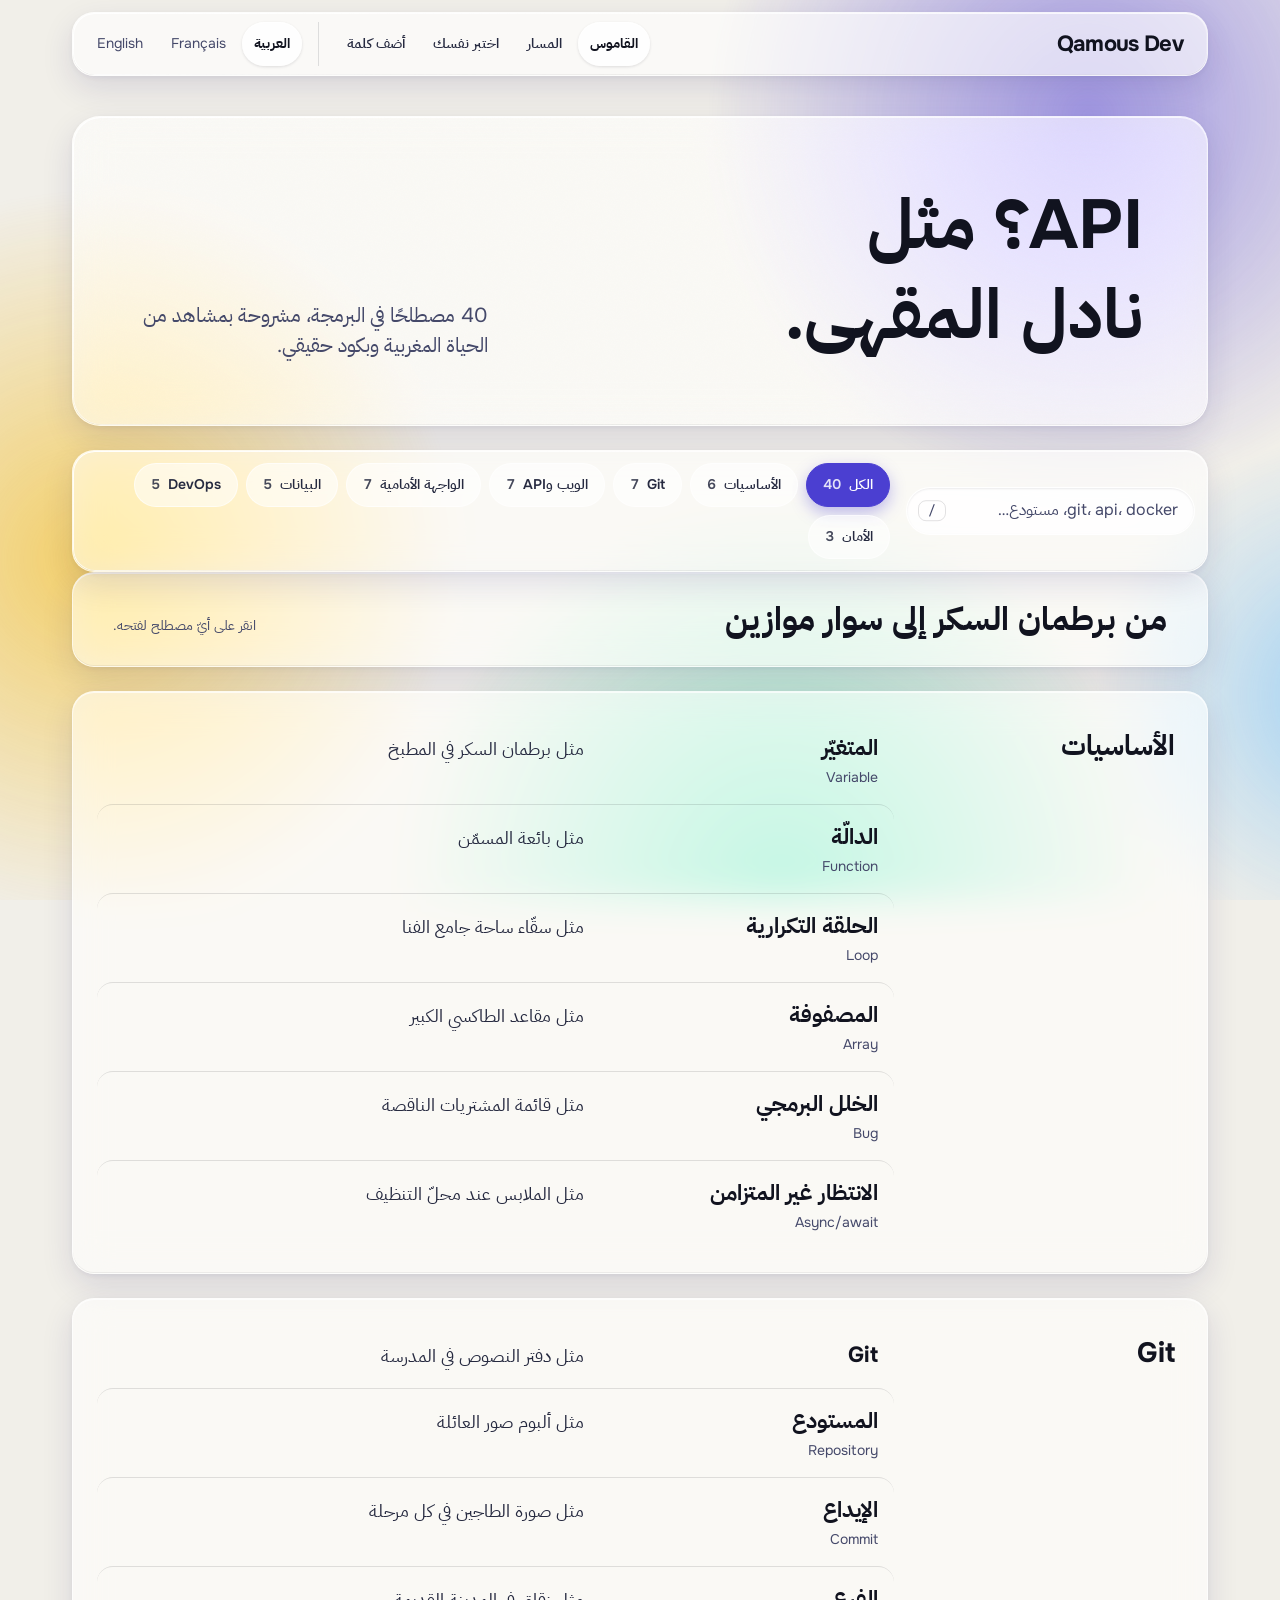
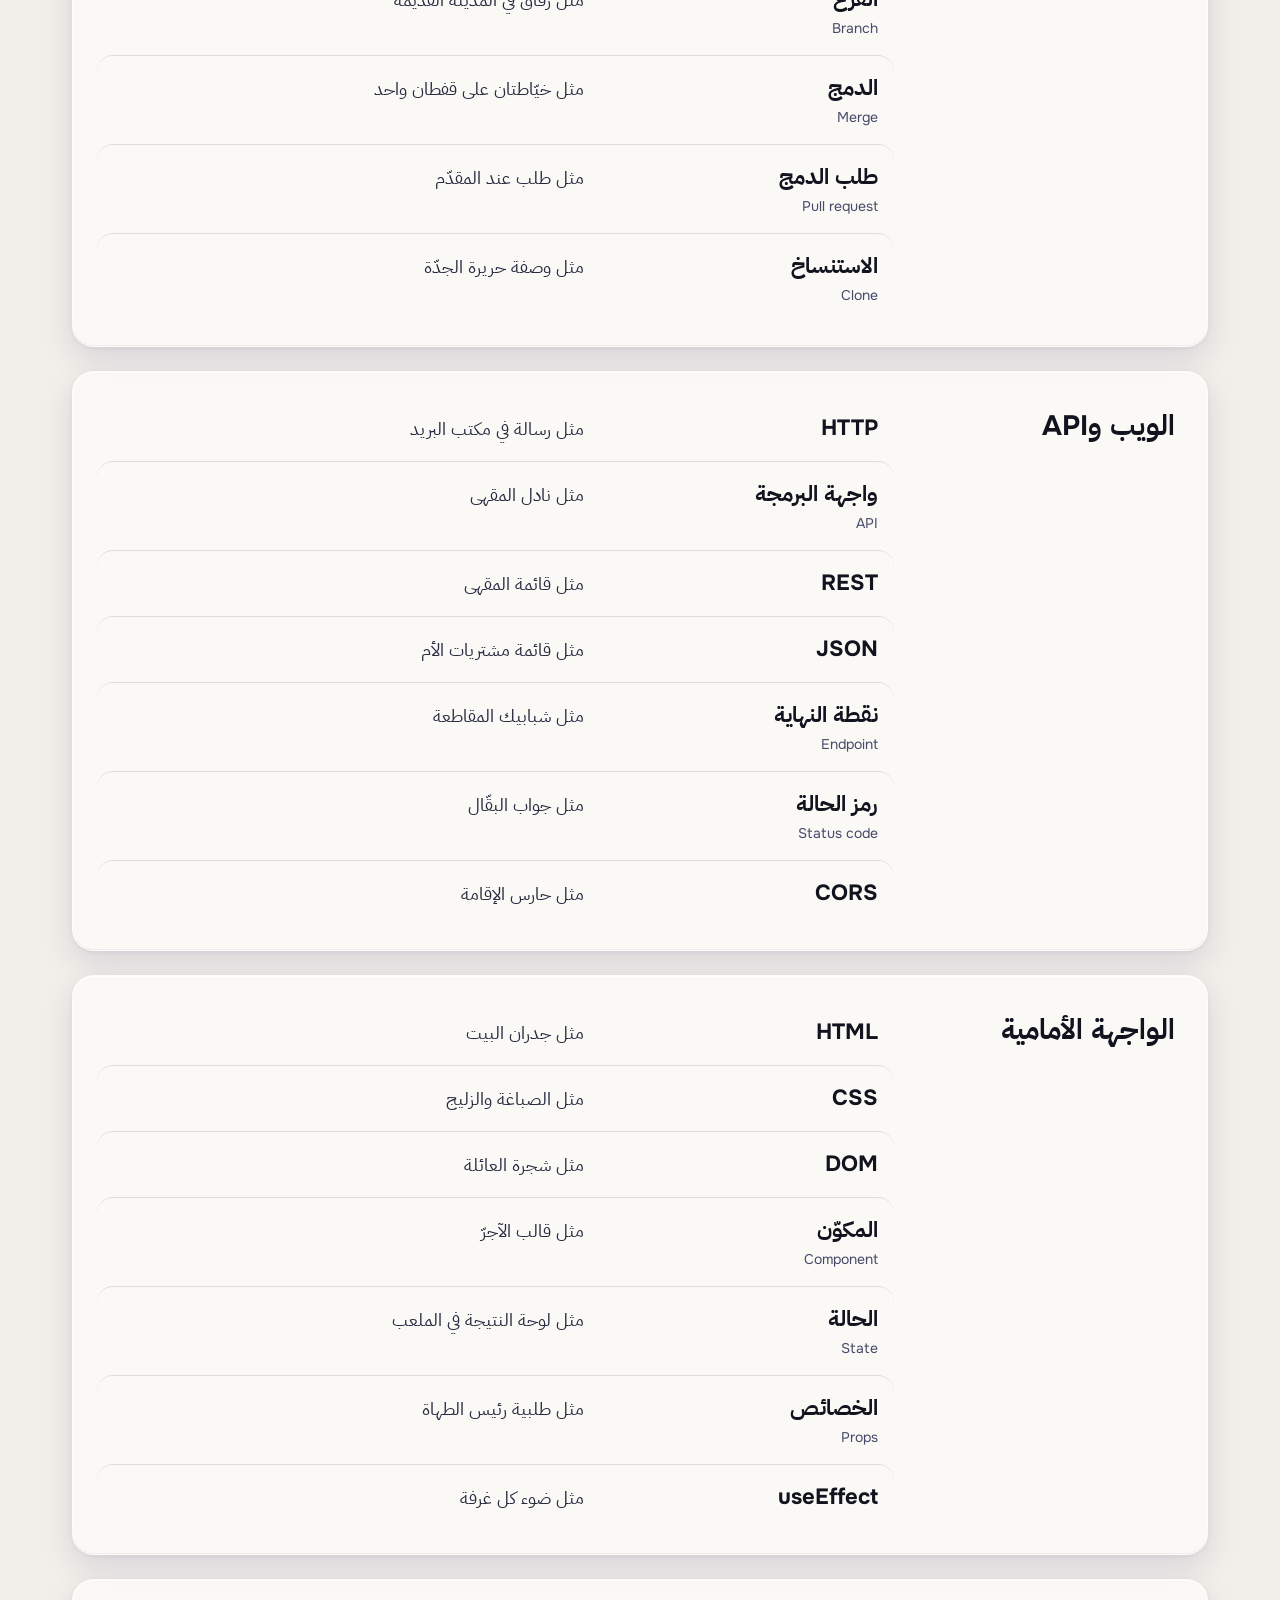
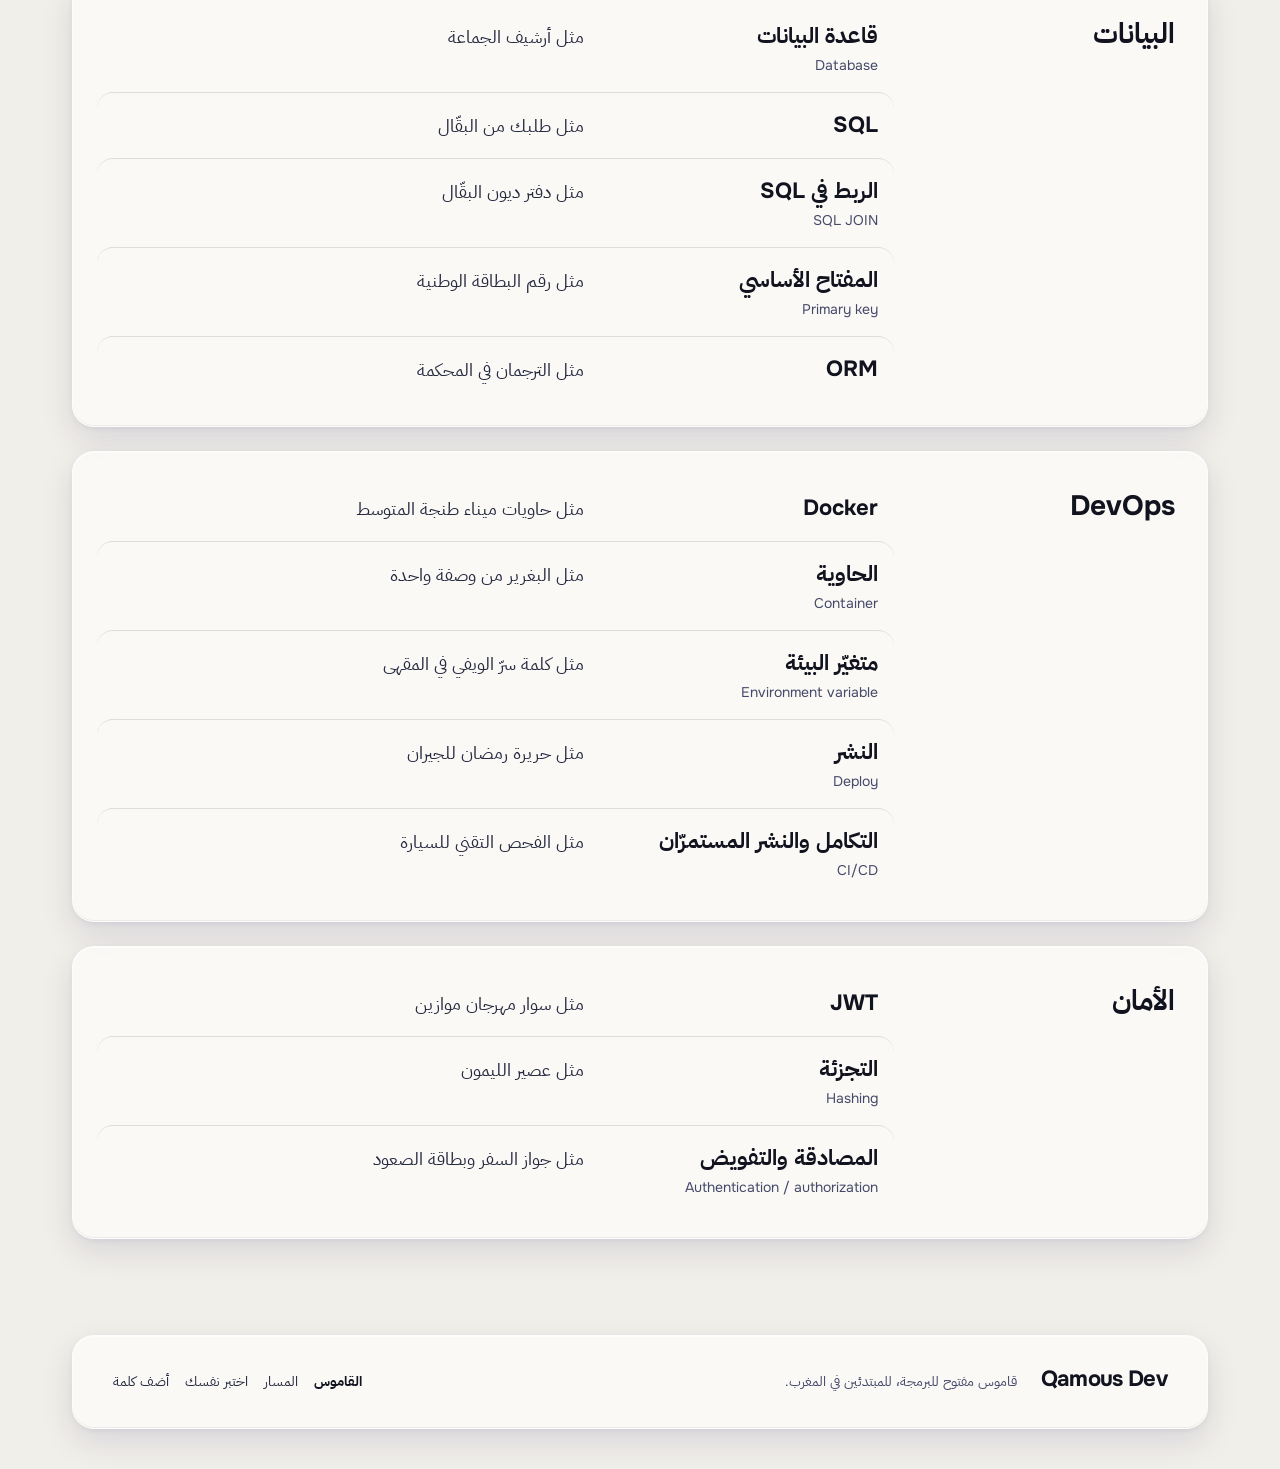
==== commit e6843bd2: "Smooth scroll + magic motion" ====
--- a/ar/index.html
+++ b/ar/index.html
@@ -25,11 +25,36 @@
   <link rel="preconnect" href="https://fonts.googleapis.com">
   <link rel="preconnect" href="https://fonts.gstatic.com" crossorigin>
   <link href="https://fonts.googleapis.com/css2?family=IBM+Plex+Sans+Arabic:wght@400;600;700&family=JetBrains+Mono:wght@400&family=Onest:wght@400;600;700&display=swap" rel="stylesheet">
+  <link rel="icon" href="../favicon.svg" type="image/svg+xml">
   <link rel="stylesheet" href="../css/style.css">
   <script>document.documentElement.classList.add('js');</script>
+  <script>
+    (function () {
+      var order = ['index', 'path', 'quiz', 'contribute'];
+      function where(u) {
+        try { var parts = new URL(u, location.href).pathname.split('/'); return { tab: order.indexOf((parts.pop() || 'index').replace('.html', '')), lang: parts.pop() }; } catch (e) { return null; }
+      }
+      function direction(from, to) {
+        var a = where(from), b = where(to);
+        if (!a || !b || a.tab < 0 || b.tab < 0 || a.tab === b.tab || a.lang !== b.lang) return null;
+        return b.tab > a.tab ? 'forward' : 'backward';
+      }
+      addEventListener('pageswap', function (e) {
+        if (!e.viewTransition || !e.activation || !e.activation.entry) return;
+        var d = direction(location.href, e.activation.entry.url);
+        if (d) e.viewTransition.types.add(d);
+      });
+      addEventListener('pagereveal', function (e) {
+        if (!e.viewTransition || !window.navigation || !navigation.activation || !navigation.activation.from) return;
+        var d = direction(navigation.activation.from.url, location.href);
+        if (d) e.viewTransition.types.add(d);
+      });
+    })();
+  </script>
 </head>
 <body class="page-dict">
   <a class="skip" href="#main">انتقل إلى المحتوى</a>
+  <div class="scroll-progress" aria-hidden="true"></div>
   <div class="backdrop" aria-hidden="true">
     <span class="blob blob--majorelle"></span>
     <span class="blob blob--saffron"></span>
@@ -59,8 +84,8 @@
   <main id="main">
     <div class="container">
       <div class="hero" data-reveal>
-        <h1 class="hero__head">API؟ مثل نادل المقهى.</h1>
-        <p class="hero__lede">40 مصطلحًا في البرمجة، مشروحة بمشاهد من الحياة المغربية وبكود حقيقي.</p>
+        <h1 class="hero__head" style="--n:4"><span class="word" style="--i:0">API؟</span> <span class="word" style="--i:1">مثل</span> <span class="word" style="--i:2">نادل</span> <span class="word" style="--i:3">المقهى.</span></h1>
+        <p class="hero__lede"><span class="count" data-count="40">40</span> مصطلحًا في البرمجة، مشروحة بمشاهد من الحياة المغربية وبكود حقيقي.</p>
       </div>
     </div>
     <div class="lookup">
@@ -75,21 +100,21 @@
           </form>
           <fieldset class="chips" data-lenis-prevent>
             <legend class="visually-hidden">الموضوع</legend>
-            <input type="radio" name="cat" id="cat-all" value="" checked><label for="cat-all">الكل <span class="chip__n">40</span></label>
-            <input type="radio" name="cat" id="cat-basics" value="basics"><label for="cat-basics">الأساسيات <span class="chip__n">6</span></label>
-            <input type="radio" name="cat" id="cat-git" value="git"><label for="cat-git">Git <span class="chip__n">7</span></label>
-            <input type="radio" name="cat" id="cat-web" value="web"><label for="cat-web">الويب وAPI <span class="chip__n">7</span></label>
-            <input type="radio" name="cat" id="cat-front" value="front"><label for="cat-front">الواجهة الأمامية <span class="chip__n">7</span></label>
-            <input type="radio" name="cat" id="cat-data" value="data"><label for="cat-data">البيانات <span class="chip__n">5</span></label>
-            <input type="radio" name="cat" id="cat-devops" value="devops"><label for="cat-devops">DevOps <span class="chip__n">5</span></label>
-            <input type="radio" name="cat" id="cat-security" value="security"><label for="cat-security">الأمان <span class="chip__n">3</span></label>
+            <input type="radio" name="cat" id="cat-all" value="" checked><label for="cat-all">الكل <span class="chip__n count" data-count="40">40</span></label>
+            <input type="radio" name="cat" id="cat-basics" value="basics"><label for="cat-basics">الأساسيات <span class="chip__n count" data-count="6">6</span></label>
+            <input type="radio" name="cat" id="cat-git" value="git"><label for="cat-git">Git <span class="chip__n count" data-count="7">7</span></label>
+            <input type="radio" name="cat" id="cat-web" value="web"><label for="cat-web">الويب وAPI <span class="chip__n count" data-count="7">7</span></label>
+            <input type="radio" name="cat" id="cat-front" value="front"><label for="cat-front">الواجهة الأمامية <span class="chip__n count" data-count="7">7</span></label>
+            <input type="radio" name="cat" id="cat-data" value="data"><label for="cat-data">البيانات <span class="chip__n count" data-count="5">5</span></label>
+            <input type="radio" name="cat" id="cat-devops" value="devops"><label for="cat-devops">DevOps <span class="chip__n count" data-count="5">5</span></label>
+            <input type="radio" name="cat" id="cat-security" value="security"><label for="cat-security">الأمان <span class="chip__n count" data-count="3">3</span></label>
           </fieldset>
         </div>
       </div>
 
       <section class="qamous container" id="dictionary" aria-labelledby="dictionary-head">
         <div class="qamous__top" data-reveal>
-          <h2 class="qamous__head" id="dictionary-head">من برطمان السكر إلى سوار موازين</h2>
+          <h2 class="qamous__head" id="dictionary-head"><span class="slide"><span>من برطمان السكر إلى سوار موازين</span></span></h2>
           <p class="qamous__status" id="status" role="status">انقر على أيّ مصطلح لفتحه.</p>
         </div>
 
--- a/css/style.css
+++ b/css/style.css
@@ -72,7 +72,7 @@
     --bg: #0a0c18;
     --ink: #f3f4fb;
     --ink-2: #dde0f0;
-    --muted: #b6bad6;
+    --muted: #c0c4de;
     --line: rgba(255, 255, 255, 0.12);
     --glass: rgba(16, 18, 36, 0.6);
     --glass-strong: rgba(16, 18, 36, 0.82);
@@ -131,11 +131,11 @@
 
 /* ---------- The mesh ---------- */
 .backdrop { position: fixed; inset: 0; z-index: -1; overflow: hidden; pointer-events: none; background: var(--bg); view-transition-name: backdrop; }
-.blob { position: absolute; width: 62vmax; height: 62vmax; border-radius: 50%; opacity: var(--blob-opacity); translate: 0 calc(var(--parallax, 0px) * var(--depth, 0.1)); will-change: transform; animation: drift 46s var(--ease-in-out) infinite alternate; }
-.blob--majorelle { top: -22vmax; inset-inline-start: -16vmax; --depth: -0.12; background: radial-gradient(circle, var(--majorelle) 0%, color-mix(in srgb, var(--majorelle) 45%, transparent) 38%, transparent 68%); }
-.blob--saffron { top: 18vh; inset-inline-end: -24vmax; --depth: 0.18; background: radial-gradient(circle, var(--saffron) 0%, color-mix(in srgb, var(--saffron) 45%, transparent) 36%, transparent 66%); animation-duration: 54s; animation-delay: -18s; }
-.blob--mint { bottom: -30vmax; inset-inline-start: 8vw; --depth: -0.08; background: radial-gradient(circle, var(--mint) 0%, color-mix(in srgb, var(--mint) 45%, transparent) 38%, transparent 68%); animation-duration: 60s; animation-delay: -30s; }
-.blob--sky { top: 46vh; inset-inline-start: -28vmax; width: 44vmax; height: 44vmax; --depth: 0.24; background: radial-gradient(circle, var(--sky) 0%, color-mix(in srgb, var(--sky) 40%, transparent) 36%, transparent 66%); animation-duration: 40s; animation-delay: -9s; }
+.blob { position: absolute; width: 62vmax; height: 62vmax; border-radius: 50%; opacity: var(--blob-opacity); translate: calc(var(--cx, 0) * var(--pull, 16px)) calc(var(--parallax, 0px) * var(--depth, 0.1) + var(--cy, 0) * var(--pull, 16px)); transition: translate 1.1s var(--ease-out); will-change: transform; animation: drift 46s var(--ease-in-out) infinite alternate; }
+.blob--majorelle { top: -22vmax; inset-inline-start: -16vmax; --depth: -0.12; --pull: 18px; background: radial-gradient(circle, var(--majorelle) 0%, color-mix(in srgb, var(--majorelle) 45%, transparent) 38%, transparent 68%); }
+.blob--saffron { top: 18vh; inset-inline-end: -24vmax; --depth: 0.18; --pull: 24px; background: radial-gradient(circle, var(--saffron) 0%, color-mix(in srgb, var(--saffron) 45%, transparent) 36%, transparent 66%); animation-duration: 54s; animation-delay: -18s; }
+.blob--mint { bottom: -30vmax; inset-inline-start: 8vw; --depth: -0.08; --pull: 12px; background: radial-gradient(circle, var(--mint) 0%, color-mix(in srgb, var(--mint) 45%, transparent) 38%, transparent 68%); animation-duration: 60s; animation-delay: -30s; }
+.blob--sky { top: 46vh; inset-inline-start: -28vmax; width: 44vmax; height: 44vmax; --depth: 0.24; --pull: 30px; background: radial-gradient(circle, var(--sky) 0%, color-mix(in srgb, var(--sky) 40%, transparent) 36%, transparent 66%); animation-duration: 40s; animation-delay: -9s; }
 @keyframes drift {
   0% { transform: translate3d(0, 0, 0) scale(1); }
   50% { transform: translate3d(6vmax, 4vmax, 0) scale(1.08); }
@@ -263,8 +263,8 @@
 
 .entry:not([open]) > .entry__body { display: none; }
 .entry__body { display: grid; grid-template-columns: minmax(0, 4fr) minmax(0, 7fr); column-gap: var(--gap); row-gap: var(--space-lg); padding: var(--space-2xs) var(--space-md) var(--space-lg); }
-.js .entry[open] > .entry__body { animation: open-body 260ms var(--ease-out); }
-@keyframes open-body { from { opacity: 0; transform: translateY(-6px); } }
+.js .entry[open] > .entry__body { animation: open-body 460ms var(--ease-out) 140ms both; }
+@keyframes open-body { from { opacity: 0; translate: 0 -8px; filter: blur(3px); } }
 .entry__words { display: grid; align-content: start; justify-items: start; gap: var(--space-md); }
 .entry__like { font-size: var(--text-xl); font-weight: 600; line-height: 1.4; letter-spacing: -0.01em; color: var(--ink); }
 html[lang="ar"] .entry__like { letter-spacing: 0; line-height: 1.8; }
@@ -318,8 +318,8 @@
 html:not(.js) .progress { display: none; }
 .path__head { padding-top: var(--space-md); font-size: var(--text-section); max-width: 24ch; }
 .path__stops { display: grid; gap: var(--space-md); margin: 0; padding: 0; list-style: none; counter-reset: stop; }
-.path__stops > li { counter-increment: stop; display: grid; grid-template-columns: 3.5rem minmax(0, 4fr) minmax(0, 7fr); column-gap: var(--gap); row-gap: var(--space-2xs); align-items: center; padding: var(--space-lg); border-radius: var(--radius-lg); transition: transform var(--dur-short) var(--ease-out), box-shadow var(--dur-short) var(--ease-out), opacity 640ms var(--ease-out); }
-.path__stops > li:hover { transform: translateY(-3px); box-shadow: var(--shadow-lift), inset 0 1px 0 var(--inset-top), inset 0 -1px 0 var(--inset-bottom); }
+.path__stops > li { counter-increment: stop; display: grid; grid-template-columns: 3.5rem minmax(0, 4fr) minmax(0, 7fr); column-gap: var(--gap); row-gap: var(--space-2xs); align-items: center; padding: var(--space-lg); border-radius: var(--radius-lg); transition: transform 420ms var(--ease-out), box-shadow var(--dur-short) var(--ease-out); }
+.path__stops > li:hover { --lift: -3px; box-shadow: var(--shadow-lift), inset 0 1px 0 var(--inset-top), inset 0 -1px 0 var(--inset-bottom); }
 .path__stops > li::before { content: counter(stop); grid-row: 1 / span 2; display: grid; place-items: center; width: 3rem; height: 3rem; border-radius: 50%; background: var(--glass-strong); font-size: var(--text-xl); font-weight: 700; font-variant-numeric: tabular-nums; box-shadow: inset 0 1px 0 var(--inset-top); }
 .path__stops h3 { grid-column: 2; font-size: var(--text-xl); }
 .stop__count { grid-column: 2; font-size: var(--text-sm); color: var(--muted); font-variant-numeric: tabular-nums; }
@@ -341,17 +341,17 @@
 html[lang="ar"] .quiz__scene { letter-spacing: 0; line-height: 1.5; }
 .quiz__choices { grid-column: 2; display: grid; gap: var(--space-sm); margin: 0; padding: 0; list-style: none; }
 .quiz__choice { display: flex; align-items: center; justify-content: space-between; gap: var(--space-xs); width: 100%; min-height: 52px; padding: 0 var(--space-lg); border-radius: var(--radius-md); color: var(--ink); font-size: var(--text-md); font-weight: 600; line-height: 1.25; white-space: nowrap; text-align: start; cursor: pointer; transition: transform var(--dur-short) var(--ease-out), box-shadow var(--dur-short) var(--ease-out), background-color var(--dur-micro) var(--ease-out); }
-.quiz__choice:hover { transform: translateY(-2px); background: var(--glass-strong); box-shadow: var(--shadow-lift), inset 0 1px 0 var(--inset-top); }
-.quiz__choice:active { transform: scale(0.98); }
+.quiz__choice:hover { --lift: -2px; background: var(--glass-strong); box-shadow: var(--shadow-lift), inset 0 1px 0 var(--inset-top); }
+.quiz__choice:active { scale: 0.98; }
 .quiz__choice:focus-visible { outline: 2px solid var(--focus); outline-offset: 3px; }
 .quiz__choice[aria-disabled="true"] { cursor: default; }
-.quiz__choice[aria-disabled="true"]:hover { transform: none; background: var(--glass); box-shadow: var(--shadow), inset 0 1px 0 var(--inset-top); }
+.quiz__choice[aria-disabled="true"]:hover { --lift: 0px; background: var(--glass); box-shadow: var(--shadow), inset 0 1px 0 var(--inset-top); }
 .quiz__choice.is-right, .quiz__choice.is-right:hover { background: var(--ok); border-color: var(--ok); color: var(--on-ok); animation: pop 320ms var(--ease-out); }
 .quiz__choice.is-wrong, .quiz__choice.is-wrong:hover { border-color: var(--bad); color: var(--muted); text-decoration: line-through; text-decoration-color: var(--bad); animation: shake 360ms var(--ease-out); }
 .quiz__choice svg { flex-shrink: 0; }
 .quiz__feedback { grid-column: 2; min-height: 1lh; padding-inline: var(--space-xs); font-size: var(--text-lead); font-weight: 600; color: var(--ink); }
 .quiz__card .btn { grid-column: 2; justify-self: start; }
-@keyframes pop { 0% { transform: scale(0.96); } 60% { transform: scale(1.03); } 100% { transform: scale(1); } }
+@keyframes pop { 0% { scale: 0.96; } 60% { scale: 1.06; } 100% { scale: 1; } }
 @keyframes shake { 0%, 100% { translate: 0; } 20% { translate: -6px; } 40% { translate: 5px; } 60% { translate: -3px; } 80% { translate: 2px; } }
 
 /* ---------- Add a term ---------- */
@@ -360,8 +360,8 @@
 .steps__repo a { color: var(--primary); font-weight: 700; text-decoration-thickness: 2px; overflow-wrap: anywhere; }
 .steps__repo a:hover { text-decoration-thickness: 3px; }
 .steps__list { display: grid; gap: var(--space-md); margin: 0; padding: 0; list-style: none; counter-reset: step; }
-.steps__list > li { counter-increment: step; display: grid; grid-template-columns: 3rem minmax(0, 1fr); column-gap: var(--space-md); row-gap: var(--space-sm); padding: var(--space-lg); border-radius: var(--radius-lg); transition: transform var(--dur-short) var(--ease-out), box-shadow var(--dur-short) var(--ease-out), opacity 640ms var(--ease-out); }
-.steps__list > li:hover { transform: translateY(-3px); box-shadow: var(--shadow-lift), inset 0 1px 0 var(--inset-top), inset 0 -1px 0 var(--inset-bottom); }
+.steps__list > li { counter-increment: step; display: grid; grid-template-columns: 3rem minmax(0, 1fr); column-gap: var(--space-md); row-gap: var(--space-sm); padding: var(--space-lg); border-radius: var(--radius-lg); transition: transform 420ms var(--ease-out), box-shadow var(--dur-short) var(--ease-out); }
+.steps__list > li:hover { --lift: -3px; box-shadow: var(--shadow-lift), inset 0 1px 0 var(--inset-top), inset 0 -1px 0 var(--inset-bottom); }
 .steps__list > li::before { content: counter(step); grid-row: 1 / span 2; display: grid; place-items: center; width: 2.5rem; height: 2.5rem; border-radius: 50%; background: var(--primary); color: var(--on-primary); font-weight: 700; font-variant-numeric: tabular-nums; }
 .steps__list p { align-self: center; font-size: var(--text-lg); line-height: 1.5; color: var(--ink); }
 html[lang="ar"] .steps__list p { line-height: 1.8; }
@@ -395,18 +395,104 @@
 .pick__langs a:hover { color: var(--primary); }
 
 /* ---------- Reveal on scroll, turned on by js/app.js ---------- */
-.reveal-on [data-reveal] { transition-property: opacity, transform, box-shadow; transition-duration: 640ms, 640ms, var(--dur-short); transition-timing-function: var(--ease-out); transition-delay: var(--d, 0ms), var(--d, 0ms), 0ms; }
-.reveal-on [data-reveal]:not(.is-in) { opacity: 0; transform: translateY(18px); }
-
-/* ---------- Page transitions, where cross-document View Transitions exist ---------- */
+.reveal-on [data-reveal] { transition-property: opacity, translate, scale, filter, box-shadow; transition-duration: 640ms, 640ms, 640ms, 640ms, var(--dur-short); transition-timing-function: var(--ease-out); transition-delay: var(--d, 0ms), var(--d, 0ms), var(--d, 0ms), var(--d, 0ms), 0ms; }
+.reveal-on [data-reveal]:not(.is-in) { opacity: 0; translate: 0 22px; scale: 0.97; filter: blur(5px); }
+.reveal-on .slide > span { transition: translate 720ms var(--ease-out), opacity 720ms var(--ease-out), filter 720ms var(--ease-out); }
+.reveal-on .slide:not(.is-in) > span { translate: 0 105%; opacity: 0; filter: blur(4px); }
+
+/* ---------- Magic motion: transform, opacity and filter only. Everything here is off under reduced motion. ---------- */
+
+/* Scroll progress, saffron to Majorelle, mirrored in Arabic */
+.scroll-progress { position: fixed; top: 0; inset-inline: 0; z-index: 450; height: 3px; pointer-events: none; transform: scaleX(var(--progress, 0)); transform-origin: left center; background: linear-gradient(90deg, var(--saffron), var(--majorelle)); view-transition-name: scroll-progress; }
+html[dir="rtl"] .scroll-progress { transform-origin: right center; background: linear-gradient(270deg, var(--saffron), var(--majorelle)); }
+html:not(.js) .scroll-progress { display: none; }
+@keyframes progress-grow { from { transform: scaleX(0); } to { transform: scaleX(1); } }
+
+/* Titles: words rise one by one, then one slow light passes across the hero title, word by word.
+   The glint is a glow behind the letters; their colour never changes, so contrast holds throughout. */
+.word { display: inline-block; }
+.hero__head { overflow: clip; overflow-clip-margin: 0.3em; }
+@keyframes word-in { from { opacity: 0; translate: 0 0.6em; filter: blur(8px); } }
+@keyframes glint {
+  0%, 100% { filter: drop-shadow(0 0 0 rgba(244, 180, 0, 0)) drop-shadow(0 0 0 rgba(255, 255, 255, 0)); }
+  45% { filter: drop-shadow(0 0 14px rgba(244, 180, 0, 0.85)) drop-shadow(0 0 2px rgba(255, 255, 255, 0.9)); }
+}
+
+/* Section headings slide up from behind a soft edge */
+.slide { display: block; overflow: clip; overflow-clip-margin: 0.15em; padding-bottom: 0.12em; margin-bottom: -0.12em; -webkit-mask-image: linear-gradient(to bottom, #000 calc(100% - 0.14em), transparent); mask-image: linear-gradient(to bottom, #000 calc(100% - 0.14em), transparent); }
+.slide > span { display: block; }
+@keyframes slide-up { from { translate: 0 105%; opacity: 0; filter: blur(4px); } }
+
+/* Scroll-driven reveals */
+@keyframes rise { from { opacity: 0; translate: 0 26px; scale: 0.98; } }
+@keyframes row-in { from { opacity: 0; translate: 0 30px; scale: 0.965; filter: blur(6px); } }
+
+/* Path: a line that draws itself, and nodes that light up at the middle of the screen */
+.path__stops { position: relative; padding-inline-start: 2.75rem; view-timeline: --stops block; }
+.path__stops::before, .path__stops::after { content: ""; position: absolute; top: 2rem; bottom: 2rem; inset-inline-start: calc(1.375rem - 1px); width: 2px; border-radius: 2px; pointer-events: none; }
+.path__stops::before { background: var(--line); }
+.path__stops::after { background: linear-gradient(to bottom, var(--saffron), var(--majorelle)); transform: scaleY(var(--fill, 0)); transform-origin: top center; }
+.path__stops > li::after { content: ""; position: absolute; top: 50%; inset-inline-start: calc(-1.375rem - 8px); width: 16px; height: 16px; margin-top: -8px; border-radius: 50%; background: radial-gradient(circle, #fff 0 22%, var(--saffron) 24% 60%, var(--majorelle) 62%); box-shadow: 0 0 0 4px color-mix(in srgb, var(--saffron) 30%, transparent), 0 0 18px color-mix(in srgb, var(--saffron) 70%, transparent); opacity: var(--lit, 0.28); scale: calc(0.7 + var(--lit, 0.28) * 0.3); filter: saturate(var(--lit, 0.28)); transition: opacity 360ms var(--ease-out), scale 360ms var(--ease-out), filter 360ms var(--ease-out); }
+.path__stops > li.is-lit { --lit: 1; }
+@keyframes draw { from { transform: scaleY(0); } to { transform: scaleY(1); } }
+@keyframes node-lit { from { opacity: 0.28; scale: 0.78; filter: saturate(0.28); } to { opacity: 1; scale: 1; filter: saturate(1); } }
+
+/* Glass cards: a light that follows the cursor, a brighter rim near it, a small tilt */
+:root { --spot: rgba(255, 255, 255, 0.5); --rim-hot: rgba(255, 255, 255, 1); }
+@media (prefers-color-scheme: dark) { :root { --spot: rgba(255, 255, 255, 0.04); --rim-hot: rgba(255, 255, 255, 0.6); } }
+.spot, .rim { position: absolute; inset: 0; z-index: -1; border-radius: inherit; pointer-events: none; opacity: 0; transition: opacity 420ms var(--ease-out); }
+.spot { overflow: hidden; }
+.rim { padding: 1px; -webkit-mask: linear-gradient(#000 0 0) content-box, linear-gradient(#000 0 0); -webkit-mask-composite: xor; mask-composite: exclude; }
+.spot > i, .rim > i { position: absolute; left: 0; top: 0; border-radius: 50%; translate: var(--mx, -999px) var(--my, -999px); }
+.spot > i { width: 28rem; height: 28rem; margin: -14rem 0 0 -14rem; background: radial-gradient(circle, var(--spot) 0%, transparent 62%); }
+.rim > i { width: 18rem; height: 18rem; margin: -9rem 0 0 -9rem; background: radial-gradient(circle, var(--rim-hot) 0%, transparent 60%); }
+.is-hot > .spot, .is-hot > .rim { opacity: 1; }
+.path__stops > li, .steps__list > li, .quiz__choice, .quiz__scene, .progress, .steps__repo { transform: perspective(1000px) rotateX(var(--rx, 0deg)) rotateY(var(--ry, 0deg)) translateY(var(--lift, 0px)); }
+.quiz__scene, .progress, .steps__repo { transition: transform 420ms var(--ease-out); }
+
+/* Magnetic buttons and tab links */
+.magnetic { translate: var(--tx, 0px) var(--ty, 0px); transition: translate 260ms var(--ease-out), background-color var(--dur-micro) var(--ease-out), color var(--dur-micro) var(--ease-out), transform var(--dur-micro) var(--ease-out), box-shadow var(--dur-short) var(--ease-out), filter var(--dur-micro) var(--ease-out); }
+
+/* Quiz score pop and the confetti layer */
+.quiz__score.is-pop { animation: pop 420ms var(--ease-out); }
+.confetti { position: fixed; inset: 0; z-index: 550; pointer-events: none; }
+
 @media (prefers-reduced-motion: no-preference) {
+  .js .word { animation: word-in 780ms var(--ease-out) both; animation-delay: calc(140ms + var(--i, 0) * 85ms); }
+  .js .hero__head .word { animation: word-in 780ms var(--ease-out) both, glint 1100ms var(--ease-in-out) 1 none; animation-delay: calc(140ms + var(--i, 0) * 85ms), calc(140ms + var(--n, 4) * 85ms + 560ms + var(--i, 0) * 160ms); }
+
+  @supports (animation-timeline: scroll()) {
+    .scroll-progress { animation: progress-grow linear both; animation-timeline: scroll(root block); }
+  }
+  @supports (animation-timeline: view()) {
+    .js [data-reveal] { animation: rise linear both; animation-timeline: view(); animation-range: entry 0% entry 110px; }
+    .js .entry[data-reveal] { animation-name: row-in; animation-range: entry 0% entry 96px; }
+    .js .slide { view-timeline: --slide block; }
+    .js .slide > span { animation: slide-up linear both; animation-timeline: --slide; animation-range: entry 0% entry 100%; }
+    .js .path__stops::after { animation: draw linear both; animation-timeline: --stops; animation-range: cover 50vh cover calc(100% - 50vh); }
+    .js .path__stops > li::after { animation: node-lit linear both; animation-timeline: view(); animation-range: cover 44% cover 50%; transition: none; }
+  }
+
+  /* Direction-aware tab slides; the header, tab bar, progress bar and mesh hold still */
   @view-transition { navigation: auto; }
-}
-::view-transition-old(root) { animation: vt-out 200ms var(--ease-in-out) both; }
-::view-transition-new(root) { animation: vt-in 380ms var(--ease-out) both; }
-::view-transition-group(site-header), ::view-transition-group(tabbar), ::view-transition-group(backdrop) { animation-duration: 0s; }
-@keyframes vt-out { to { opacity: 0; transform: translateY(-8px); } }
-@keyframes vt-in { from { opacity: 0; transform: translateY(12px); } }
+  ::view-transition-old(root) { animation: vt-fade-out 200ms var(--ease-in-out) both; }
+  ::view-transition-new(root) { animation: vt-fade-in 360ms var(--ease-out) both; }
+  html:active-view-transition-type(forward)::view-transition-old(root) { animation: vt-out-start 320ms var(--ease-in-out) both; }
+  html:active-view-transition-type(forward)::view-transition-new(root) { animation: vt-in-end 460ms var(--ease-out) both; }
+  html:active-view-transition-type(backward)::view-transition-old(root) { animation: vt-out-end 320ms var(--ease-in-out) both; }
+  html:active-view-transition-type(backward)::view-transition-new(root) { animation: vt-in-start 460ms var(--ease-out) both; }
+  html[dir="rtl"]:active-view-transition-type(forward)::view-transition-old(root) { animation-name: vt-out-end; }
+  html[dir="rtl"]:active-view-transition-type(forward)::view-transition-new(root) { animation-name: vt-in-start; }
+  html[dir="rtl"]:active-view-transition-type(backward)::view-transition-old(root) { animation-name: vt-out-start; }
+  html[dir="rtl"]:active-view-transition-type(backward)::view-transition-new(root) { animation-name: vt-in-end; }
+}
+::view-transition-group(site-header), ::view-transition-group(tabbar), ::view-transition-group(backdrop), ::view-transition-group(scroll-progress) { animation-duration: 0s; }
+@keyframes vt-fade-out { to { opacity: 0; translate: 0 -8px; } }
+@keyframes vt-fade-in { from { opacity: 0; translate: 0 12px; } }
+@keyframes vt-out-start { to { opacity: 0; translate: -48px 0; filter: blur(4px); } }
+@keyframes vt-out-end { to { opacity: 0; translate: 48px 0; filter: blur(4px); } }
+@keyframes vt-in-end { from { opacity: 0; translate: 64px 0; filter: blur(4px); } }
+@keyframes vt-in-start { from { opacity: 0; translate: -64px 0; filter: blur(4px); } }
 
 /* ---------- Responsive ---------- */
 @media (max-width: 70rem) {
@@ -425,6 +511,10 @@
 }
 
 @media (max-width: 60rem) {
+  @keyframes row-in { from { opacity: 0; translate: 0 26px; scale: 0.97; } }
+  .path__stops { padding-inline-start: 1.75rem; }
+  .path__stops::before, .path__stops::after { inset-inline-start: calc(0.875rem - 1px); }
+  .path__stops > li::after { inset-inline-start: calc(-0.875rem - 7px); width: 14px; height: 14px; margin-top: -7px; }
   :root { --blur: 10px; --gutter: 16px; --gap: 16px; --header-top: 8px; --header-h: 56px; }
   .nav__links { display: none; }
   .langs { padding-inline-start: 0; border-inline-start: 0; }
@@ -483,6 +573,10 @@
 }
 
 @media (prefers-reduced-motion: reduce) {
+  .scroll-progress, .spot, .rim, .confetti { display: none; }
+  .path__stops::after { transform: scaleY(1); }
+  .path__stops > li::after { --lit: 1; }
+  .magnetic { translate: none; }
   *, *::before, *::after { animation-duration: 0.01ms !important; animation-iteration-count: 1 !important; transition-duration: 0.01ms !important; scroll-behavior: auto !important; }
   .blob { animation: none; translate: none; }
   .reveal-on [data-reveal]:not(.is-in) { opacity: 1; transform: none; }
